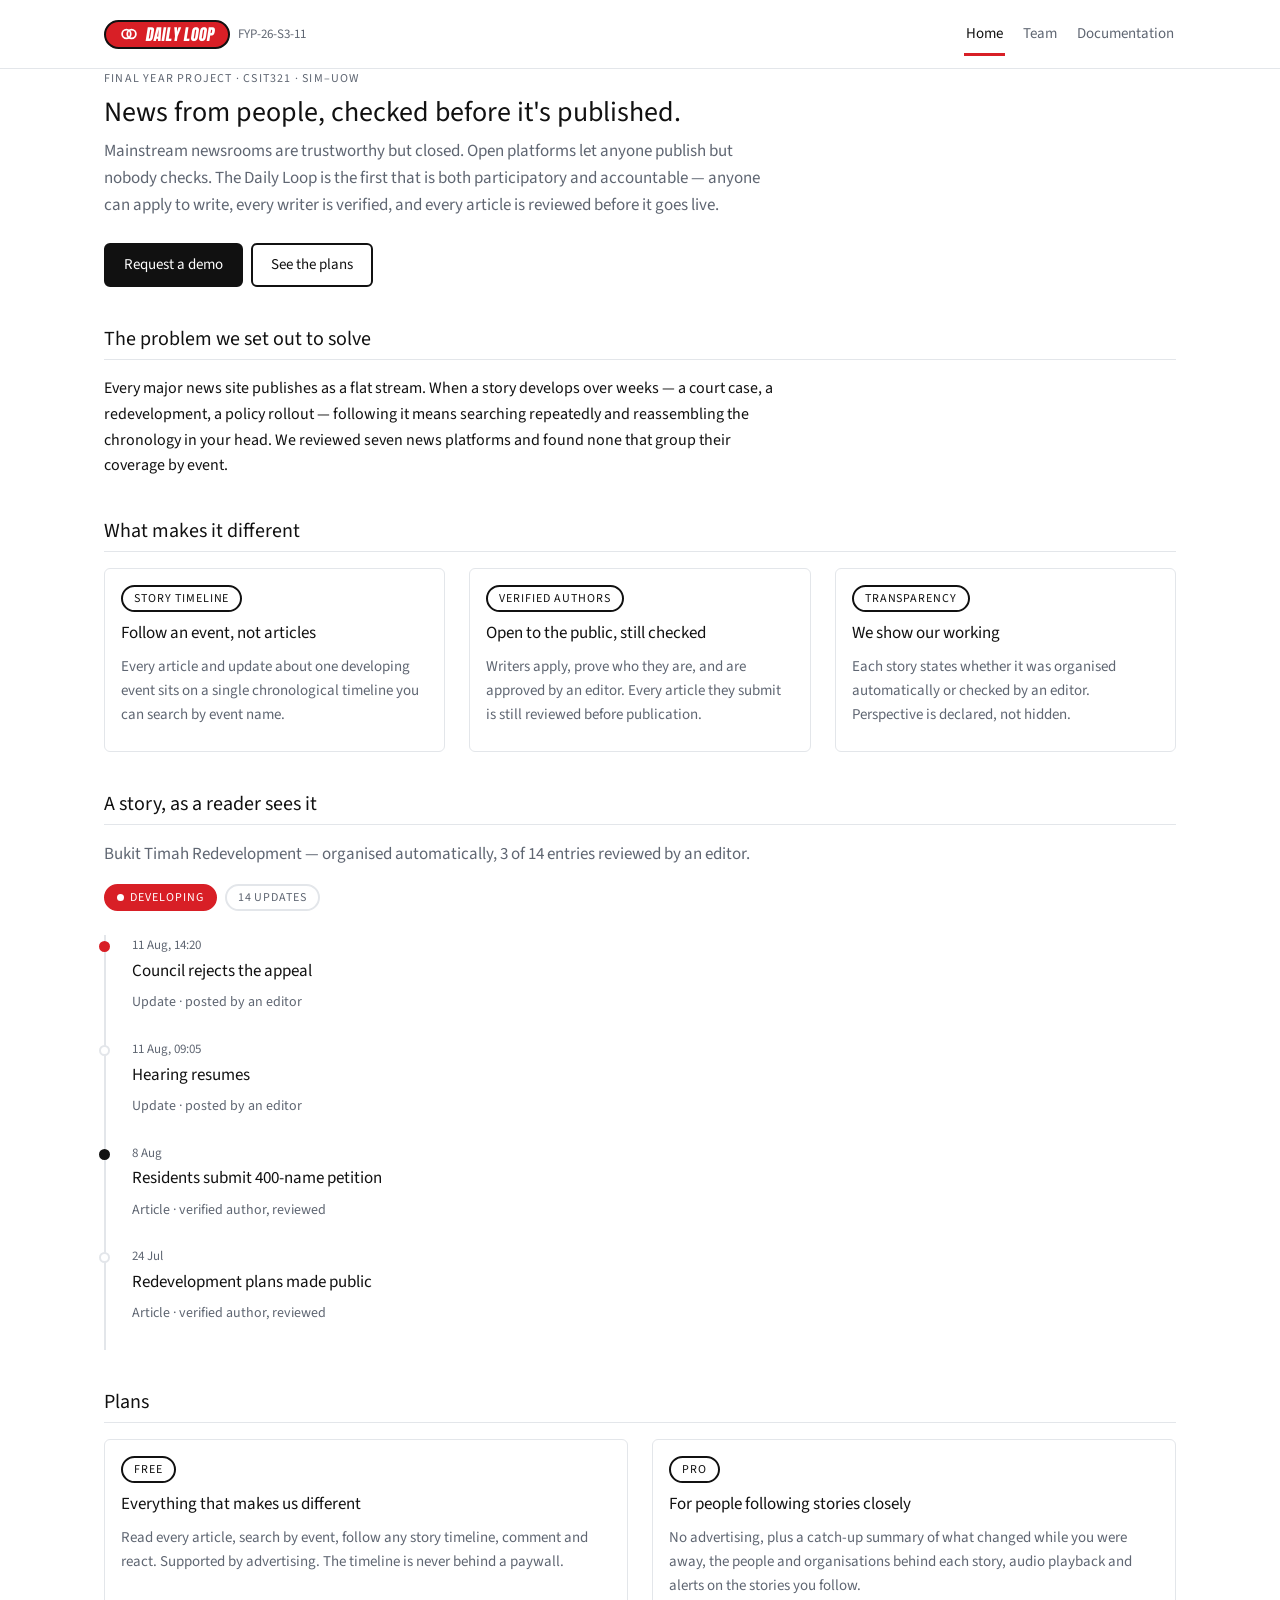
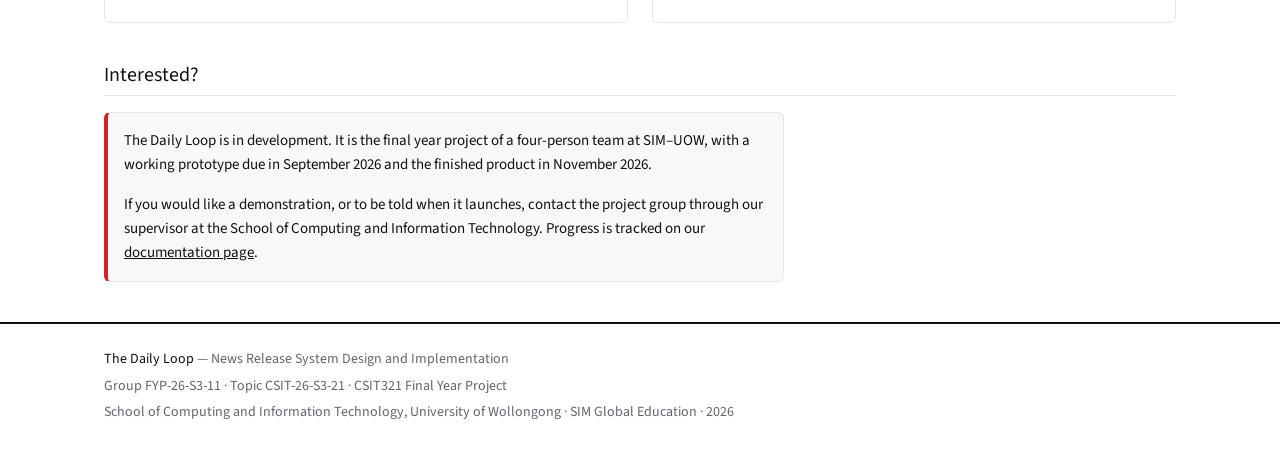
==== index.html @ f89a205d "Restore dark mode using the design system tokens Dark mode was dropped when the design system was si" ====
<!DOCTYPE html>
<html lang="en">
<head>
<meta charset="utf-8">
<meta name="viewport" content="width=device-width, initial-scale=1">
<title>The Daily Loop — news from people, checked before it's published</title>
<meta name="description" content="The Daily Loop is a news platform where verified public journalists publish under editorial review, and coverage of a developing event is grouped into a single searchable timeline.">
<link rel="icon" href="data:image/svg+xml,%3Csvg xmlns=%27http://www.w3.org/2000/svg%27 viewBox=%270 0 100 100%27%3E%3Ccircle cx=%2750%27 cy=%2750%27 r=%2750%27 fill=%27%23111%27/%3E%3Cg fill=%27none%27 stroke=%27%23fff%27 stroke-width=%279%27%3E%3Ccircle cx=%2740%27 cy=%2750%27 r=%2722%27/%3E%3Ccircle cx=%2760%27 cy=%2750%27 r=%2722%27/%3E%3C/g%3E%3C/svg%3E">
<link rel="stylesheet" href="assets/styles.css?v=5">
</head>
<body>

<header>
  <div class="wrap bar">
    <a class="lockup" href="index.html">
      <span class="pill"><svg width="20" height="16" viewBox="0 0 120 100" aria-hidden="true"><g fill="none" stroke="#fff" stroke-width="11"><circle cx="44" cy="50" r="27"/><circle cx="76" cy="50" r="27"/></g></svg><span class="name">Daily Loop</span></span>
      <span class="grp">FYP-26-S3-11</span>
    </a>
    <nav aria-label="Main">
      <ul>
        <li><a href="index.html" aria-current="page">Home</a></li>
        <li><a href="team.html">Team</a></li>
        <li><a href="documentation.html">Documentation</a></li>
      </ul>
    </nav>
  </div>
</header>

<main class="wrap">

  <section>
    <p class="eyebrow">Final Year Project · CSIT321 · SIM–UOW</p>
    <h1>News from people, checked before it's published.</h1>
    <p class="lead">
      Mainstream newsrooms are trustworthy but closed. Open platforms let anyone publish
      but nobody checks. The Daily Loop is the first that is both participatory and accountable —
      anyone can apply to write, every writer is verified, and every article is reviewed before it goes live.
    </p>
    <div class="actions">
      <a class="btn" href="#demo">Request a demo</a>
      <a class="btn ghost" href="#plans">See the plans</a>
    </div>
  </section>

  <section>
    <h2>The problem we set out to solve</h2>
    <p>
      Every major news site publishes as a flat stream. When a story develops over weeks — a court
      case, a redevelopment, a policy rollout — following it means searching repeatedly and
      reassembling the chronology in your head. We reviewed seven news platforms and found none
      that group their coverage by event.
    </p>
  </section>

  <section>
    <h2>What makes it different</h2>
    <div class="grid three">
      <article class="card">
        <span class="tag">Story Timeline</span>
        <h3>Follow an event, not articles</h3>
        <p>Every article and update about one developing event sits on a single chronological
           timeline you can search by event name.</p>
      </article>
      <article class="card">
        <span class="tag">Verified authors</span>
        <h3>Open to the public, still checked</h3>
        <p>Writers apply, prove who they are, and are approved by an editor. Every article they
           submit is still reviewed before publication.</p>
      </article>
      <article class="card">
        <span class="tag">Transparency</span>
        <h3>We show our working</h3>
        <p>Each story states whether it was organised automatically or checked by an editor.
           Perspective is declared, not hidden.</p>
      </article>
    </div>
  </section>

  <section>
    <h2>A story, as a reader sees it</h2>
    <p class="lead">Bukit Timah Redevelopment — organised automatically, 3 of 14 entries
      reviewed by an editor.</p>
    <p style="display:flex;gap:8px;flex-wrap:wrap;margin-bottom:24px">
      <span class="chip dev"><span class="d"></span>Developing</span>
      <span class="chip muted">14 updates</span>
    </p>
    <ol class="tl">
      <li class="live">
        <span class="when">11 Aug, 14:20</span>
        <span class="what">Council rejects the appeal</span>
        <span class="kind">Update · posted by an editor</span>
      </li>
      <li>
        <span class="when">11 Aug, 09:05</span>
        <span class="what">Hearing resumes</span>
        <span class="kind">Update · posted by an editor</span>
      </li>
      <li class="key">
        <span class="when">8 Aug</span>
        <span class="what">Residents submit 400-name petition</span>
        <span class="kind">Article · verified author, reviewed</span>
      </li>
      <li>
        <span class="when">24 Jul</span>
        <span class="what">Redevelopment plans made public</span>
        <span class="kind">Article · verified author, reviewed</span>
      </li>
    </ol>
  </section>

  <section id="plans">
    <h2>Plans</h2>
    <div class="grid two">
      <article class="card">
        <span class="tag">Free</span>
        <h3>Everything that makes us different</h3>
        <p>Read every article, search by event, follow any story timeline, comment and react.
           Supported by advertising. The timeline is never behind a paywall.</p>
      </article>
      <article class="card">
        <span class="tag">Pro</span>
        <h3>For people following stories closely</h3>
        <p>No advertising, plus a catch-up summary of what changed while you were away, the people
           and organisations behind each story, audio playback and alerts on the stories you follow.</p>
      </article>
    </div>
  </section>

  <section id="demo">
    <h2>Interested?</h2>
    <div class="notice">
      <p><strong>The Daily Loop is in development.</strong> It is the final year project of a
         four-person team at SIM–UOW, with a working prototype due in September 2026 and the
         finished product in November 2026.</p>
      <p>If you would like a demonstration, or to be told when it launches, contact the project
         group through our supervisor at the School of Computing and Information Technology.
         Progress is tracked on our <a href="documentation.html">documentation page</a>.</p>
    </div>
  </section>

</main>

<footer>
  <div class="wrap">
    <p><strong>The Daily Loop</strong> — News Release System Design and Implementation</p>
    <p>Group FYP-26-S3-11 · Topic CSIT-26-S3-21 · CSIT321 Final Year Project</p>
    <p>School of Computing and Information Technology, University of Wollongong · SIM Global Education · 2026</p>
  </div>
</footer>

</body>
</html>
---- assets/styles.css ----
/* ==========================================================================
   The Daily Loop — project website
   Built on the project design system (TDM Section 6):
   six colours, two typefaces, six text sizes, five spacing steps,
   three screen sizes. Nothing here introduces a value the system does not have.
   ========================================================================== */

@font-face {
  font-family: "Anton";
  src: url("fonts/Anton.woff2") format("woff2");
  font-weight: 400;
  font-display: swap;
}
@font-face {
  font-family: "Source Sans 3";
  src: url("fonts/SourceSans3.woff2") format("woff2");
  font-weight: 200 900;
  font-display: swap;
}

:root {
  /* six colours, plus white */
  --red:   #d81f26;   /* logo, developing, errors */
  --ink:   #111111;   /* text, rules, buttons */
  --grey:  #5f6672;   /* secondary text */
  --line:  #e3e6ea;   /* borders */
  --panel: #f7f8fa;   /* panel and input fills */
  --green: #1e6b3a;   /* resolved, success */
  --bg:    #ffffff;   /* the page */

  --font-mast: "Anton", Impact, "Arial Narrow", sans-serif;
  --font: "Source Sans 3", -apple-system, BlinkMacSystemFont, "Segoe UI", Arial, sans-serif;

  /* five spacing steps */
  --s1: 4px; --s2: 8px; --s3: 16px; --s4: 24px; --s5: 40px;

  --r: 6px;
  --r-full: 999px;
  --shadow: 0 4px 12px rgba(17, 17, 17, .12);

  --container: 1120px;
  --measure: 680px;
  --header-h: 68px;
}

*, *::before, *::after { box-sizing: border-box; }

html {
  -webkit-text-size-adjust: 100%;
  scroll-padding-top: calc(var(--header-h) + var(--s4));
  scroll-behavior: smooth;
}
@media (prefers-reduced-motion: reduce) { html { scroll-behavior: auto; } }

body {
  margin: 0;
  background: var(--bg);
  color: var(--ink);
  font: 16px/1.6 var(--font);
}

.wrap { max-width: var(--container); margin: 0 auto; padding: 0 var(--s4); }

a { color: var(--ink); }
a:focus-visible, button:focus-visible {
  outline: 2px solid var(--ink);
  outline-offset: 2px;
}

/* ---------- header ---------- */
header {
  position: sticky;
  top: 0;
  z-index: 10;
  background: var(--bg);
  border-bottom: 1px solid var(--line);
}
.bar {
  display: flex;
  flex-wrap: wrap;
  gap: var(--s3);
  align-items: center;
  justify-content: space-between;
  min-height: var(--header-h);
  padding: var(--s2) var(--s4);
}

/* the masthead capsule, reduced to header size */
.lockup { display: inline-flex; align-items: center; gap: var(--s2); text-decoration: none; }
.pill {
  display: inline-flex;
  align-items: center;
  gap: 7px;
  background: var(--red);
  border: 2px solid var(--ink);
  border-radius: var(--r-full);
  padding: 4px 13px 5px;
}
.pill svg { display: block; }
.pill .name {
  font-family: var(--font-mast);
  font-size: 16px;
  line-height: 1;
  color: var(--bg);
  text-transform: uppercase;
  transform: skewX(-9deg);
}
.lockup .grp { font-size: 13px; color: var(--grey); white-space: nowrap; }

nav ul {
  display: flex;
  gap: var(--s3);
  list-style: none;
  margin: 0;
  padding: 0;
}
nav a {
  display: inline-flex;
  align-items: center;
  min-height: 44px;          /* touch target */
  padding: 0 2px;
  text-decoration: none;
  font-size: 15px;
  color: var(--grey);
}
nav a[aria-current="page"] {
  color: var(--ink);
  font-weight: 700;
  box-shadow: inset 0 -3px 0 var(--red);
}

/* ---------- sections ---------- */
main { padding: var(--s5) 0 var(--s3); }
section { margin-bottom: var(--s5); }
section[id] { scroll-margin-top: calc(var(--header-h) + var(--s4)); }

h1 {
  font-size: 28px;
  line-height: 1.2;
  margin: 0 0 var(--s2);
}
h2 {
  font-size: 20px;
  line-height: 1.2;
  margin: 0 0 var(--s3);
  padding-bottom: var(--s2);
  border-bottom: 1px solid var(--line);
}
h3 { font-size: 17px; margin: 0 0 var(--s1); }
p { margin: 0 0 var(--s3); max-width: var(--measure); }
.lead { font-size: 17px; color: var(--grey); max-width: var(--measure); }

.eyebrow {
  font-size: 12px;
  font-weight: 700;
  letter-spacing: .1em;
  text-transform: uppercase;
  color: var(--grey);
  margin-bottom: var(--s2);
}

/* ---------- cards ---------- */
.grid { display: grid; gap: var(--s4); }
.grid.two   { grid-template-columns: repeat(auto-fit, minmax(17rem, 1fr)); }
.grid.three { grid-template-columns: repeat(auto-fit, minmax(15rem, 1fr)); }
.card {
  border: 1px solid var(--line);
  border-radius: var(--r);
  padding: var(--s3) var(--s3) var(--s4);
}
.card p { margin: 0; color: var(--grey); font-size: 15px; }
.card h3 { margin-bottom: var(--s2); }

/* ---------- chips ---------- */
.tag, .chip {
  display: inline-flex;
  align-items: center;
  gap: 6px;
  border: 2px solid var(--ink);
  border-radius: var(--r-full);
  padding: 2px 11px;
  margin-bottom: var(--s2);
  font-size: 12px;
  font-weight: 700;
  letter-spacing: .08em;
  text-transform: uppercase;
  white-space: nowrap;
}
.chip { margin-bottom: 0; }
.chip .d, .tag .d { width: 7px; height: 7px; border-radius: 50%; background: currentColor; }
.chip.dev   { background: var(--red); border-color: var(--red); color: var(--bg); }
.chip.done  { color: var(--green); border-color: var(--green); }
.chip.muted { color: var(--grey); border-color: var(--line); }

/* ---------- buttons ---------- */
.actions { display: flex; flex-wrap: wrap; gap: var(--s2); margin-top: var(--s4); }
.btn {
  display: inline-flex;
  align-items: center;
  justify-content: center;
  min-height: 44px;
  padding: 0 18px;
  border: 2px solid var(--ink);
  border-radius: var(--r);
  background: var(--ink);
  color: var(--bg);
  text-decoration: none;
  font-size: 15px;
  font-weight: 600;
}
.btn.ghost  { background: var(--bg); color: var(--ink); }
.btn.accent { background: var(--red); border-color: var(--red); color: var(--bg); }

/* ---------- timeline sample ---------- */
.tl {
  list-style: none;
  margin: 0;
  padding: 0 0 0 var(--s4);
  border-left: 2px solid var(--line);
  max-width: var(--measure);
}
.tl li { position: relative; padding: 0 0 var(--s4) 2px; }
.tl li::before {
  content: "";
  position: absolute;
  left: -31px; top: 6px;
  width: 11px; height: 11px;
  border-radius: 50%;
  background: var(--bg);
  border: 2px solid var(--line);
}
.tl li.key::before  { background: var(--ink); border-color: var(--ink); }
.tl li.live::before { background: var(--red); border-color: var(--red); }
.tl .when { display: block; font-size: 13px; color: var(--grey); }
.tl .what { display: block; font-size: 17px; font-weight: 700; margin: 2px 0 4px; }
.tl .kind { font-size: 14px; color: var(--grey); }

/* ---------- table ---------- */
.scroll { overflow-x: auto; }
table { border-collapse: collapse; width: 100%; font-size: 15px; }
th, td {
  text-align: left;
  padding: var(--s2) var(--s3) var(--s2) 0;
  border-bottom: 1px solid var(--line);
  vertical-align: top;
}
th {
  font-size: 12px;
  font-weight: 700;
  letter-spacing: .1em;
  text-transform: uppercase;
  color: var(--grey);
  border-bottom: 2px solid var(--ink);
  white-space: nowrap;
}
td p { margin: 0; }
.nw { white-space: nowrap; }

/* ---------- notice ---------- */
.notice {
  border: 1px solid var(--line);
  border-left: 4px solid var(--red);
  background: var(--panel);
  border-radius: var(--r);
  padding: var(--s3);
  font-size: 15px;
  max-width: var(--measure);
}
.notice p { max-width: none; }
.notice p:last-child { margin-bottom: 0; }

/* ---------- footer ---------- */
footer {
  border-top: 2px solid var(--ink);
  margin-top: var(--s5);
  padding: var(--s4) 0 var(--s5);
  color: var(--grey);
  font-size: 14px;
}
footer p { margin: 0 0 var(--s1); max-width: none; }
footer strong { color: var(--ink); }

/* ---------- phone ---------- */
@media (max-width: 767px) {
  h1 { font-size: 24px; }
  h2 { font-size: 18px; }
  .wrap { padding: 0 var(--s3); }
  .bar { padding: var(--s2) var(--s3); }
  .lockup .grp { display: none; }
  nav ul { gap: var(--s3); }
}

/* ---------- dark theme ----------
   The same six names, redefined — nothing else in this stylesheet changes.
   Red and green lighten so they still pass AA contrast on a dark page. */
@media (prefers-color-scheme: dark) {
  :root {
    --bg:    #101216;
    --ink:   #f2f4f7;
    --grey:  #a7aeba;
    --line:  #2a2e36;
    --panel: #171a1f;
    --red:   #ff6b70;
    --green: #4caf7d;
  }
  /* the masthead pill keeps the brand red and a light rule so it still reads as the logo */
  .pill { background: #d81f26; border-color: #f2f4f7; }
  .pill .name { color: #ffffff; }
  .btn { color: #101216; }
  .btn.ghost { background: var(--bg); color: var(--ink); }
  .btn.accent { color: #101216; }
  .chip.dev { color: #101216; }
}
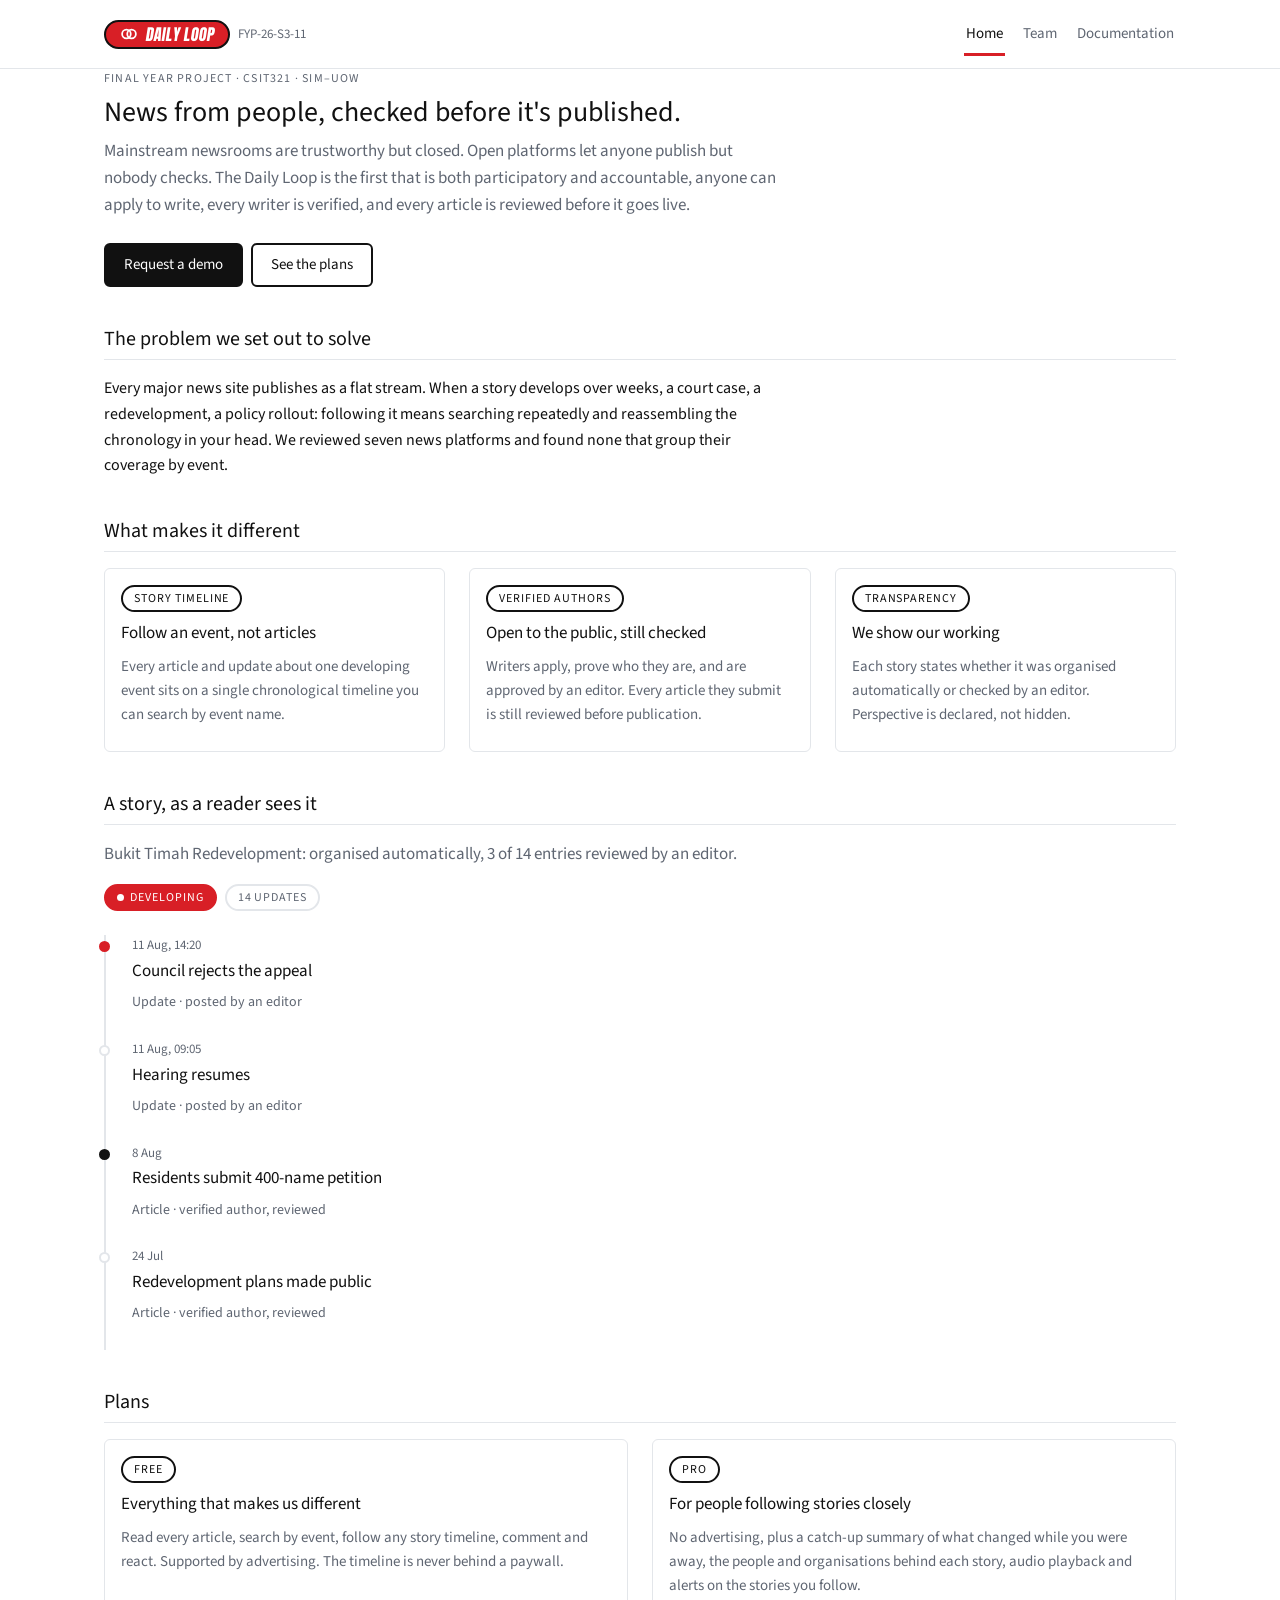
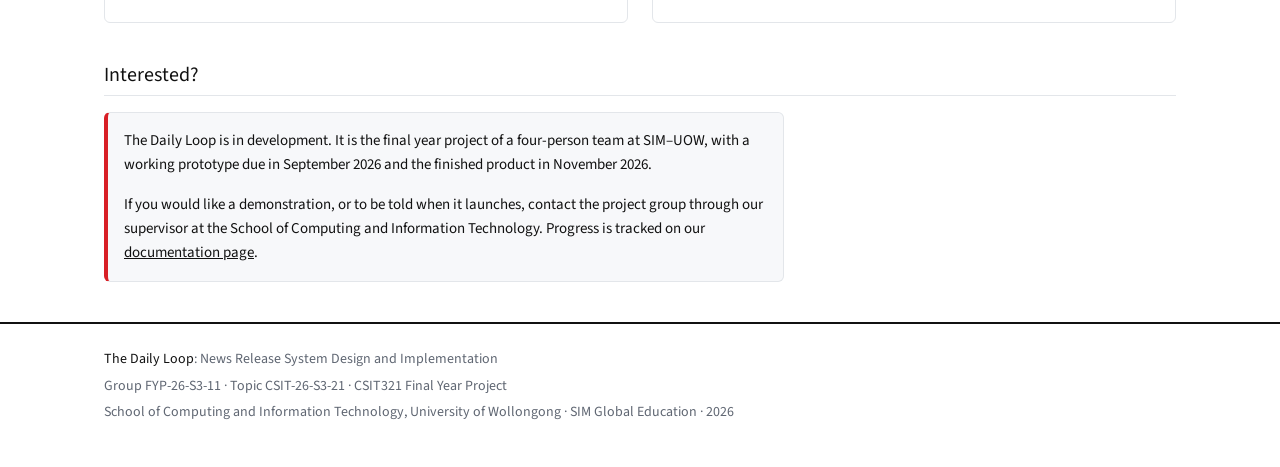
==== commit 05693e64: "Remove em dashes from the site copy Team style rule: no em dashes in any project artefact. Replaced " ====
--- a/index.html
+++ b/index.html
@@ -3,7 +3,7 @@
 <head>
 <meta charset="utf-8">
 <meta name="viewport" content="width=device-width, initial-scale=1">
-<title>The Daily Loop — news from people, checked before it's published</title>
+<title>The Daily Loop: news from people, checked before it's published</title>
 <meta name="description" content="The Daily Loop is a news platform where verified public journalists publish under editorial review, and coverage of a developing event is grouped into a single searchable timeline.">
 <link rel="icon" href="data:image/svg+xml,%3Csvg xmlns=%27http://www.w3.org/2000/svg%27 viewBox=%270 0 100 100%27%3E%3Ccircle cx=%2750%27 cy=%2750%27 r=%2750%27 fill=%27%23111%27/%3E%3Cg fill=%27none%27 stroke=%27%23fff%27 stroke-width=%279%27%3E%3Ccircle cx=%2740%27 cy=%2750%27 r=%2722%27/%3E%3Ccircle cx=%2760%27 cy=%2750%27 r=%2722%27/%3E%3C/g%3E%3C/svg%3E">
 <link rel="stylesheet" href="assets/styles.css?v=5">
@@ -33,7 +33,7 @@
     <h1>News from people, checked before it's published.</h1>
     <p class="lead">
       Mainstream newsrooms are trustworthy but closed. Open platforms let anyone publish
-      but nobody checks. The Daily Loop is the first that is both participatory and accountable —
+      but nobody checks. The Daily Loop is the first that is both participatory and accountable, 
       anyone can apply to write, every writer is verified, and every article is reviewed before it goes live.
     </p>
     <div class="actions">
@@ -45,8 +45,8 @@
   <section>
     <h2>The problem we set out to solve</h2>
     <p>
-      Every major news site publishes as a flat stream. When a story develops over weeks — a court
-      case, a redevelopment, a policy rollout — following it means searching repeatedly and
+      Every major news site publishes as a flat stream. When a story develops over weeks, a court
+      case, a redevelopment, a policy rollout: following it means searching repeatedly and
       reassembling the chronology in your head. We reviewed seven news platforms and found none
       that group their coverage by event.
     </p>
@@ -78,7 +78,7 @@
 
   <section>
     <h2>A story, as a reader sees it</h2>
-    <p class="lead">Bukit Timah Redevelopment — organised automatically, 3 of 14 entries
+    <p class="lead">Bukit Timah Redevelopment: organised automatically, 3 of 14 entries
       reviewed by an editor.</p>
     <p style="display:flex;gap:8px;flex-wrap:wrap;margin-bottom:24px">
       <span class="chip dev"><span class="d"></span>Developing</span>
@@ -142,7 +142,7 @@
 
 <footer>
   <div class="wrap">
-    <p><strong>The Daily Loop</strong> — News Release System Design and Implementation</p>
+    <p><strong>The Daily Loop</strong>: News Release System Design and Implementation</p>
     <p>Group FYP-26-S3-11 · Topic CSIT-26-S3-21 · CSIT321 Final Year Project</p>
     <p>School of Computing and Information Technology, University of Wollongong · SIM Global Education · 2026</p>
   </div>
--- a/assets/styles.css
+++ b/assets/styles.css
@@ -1,5 +1,5 @@
 /* ==========================================================================
-   The Daily Loop — project website
+   The Daily Loop: project website
    Built on the project design system (TDM Section 6):
    six colours, two typefaces, six text sizes, five spacing steps,
    three screen sizes. Nothing here introduces a value the system does not have.
@@ -291,7 +291,7 @@
 }
 
 /* ---------- dark theme ----------
-   The same six names, redefined — nothing else in this stylesheet changes.
+   The same six names, redefined: nothing else in this stylesheet changes.
    Red and green lighten so they still pass AA contrast on a dark page. */
 @media (prefers-color-scheme: dark) {
   :root {
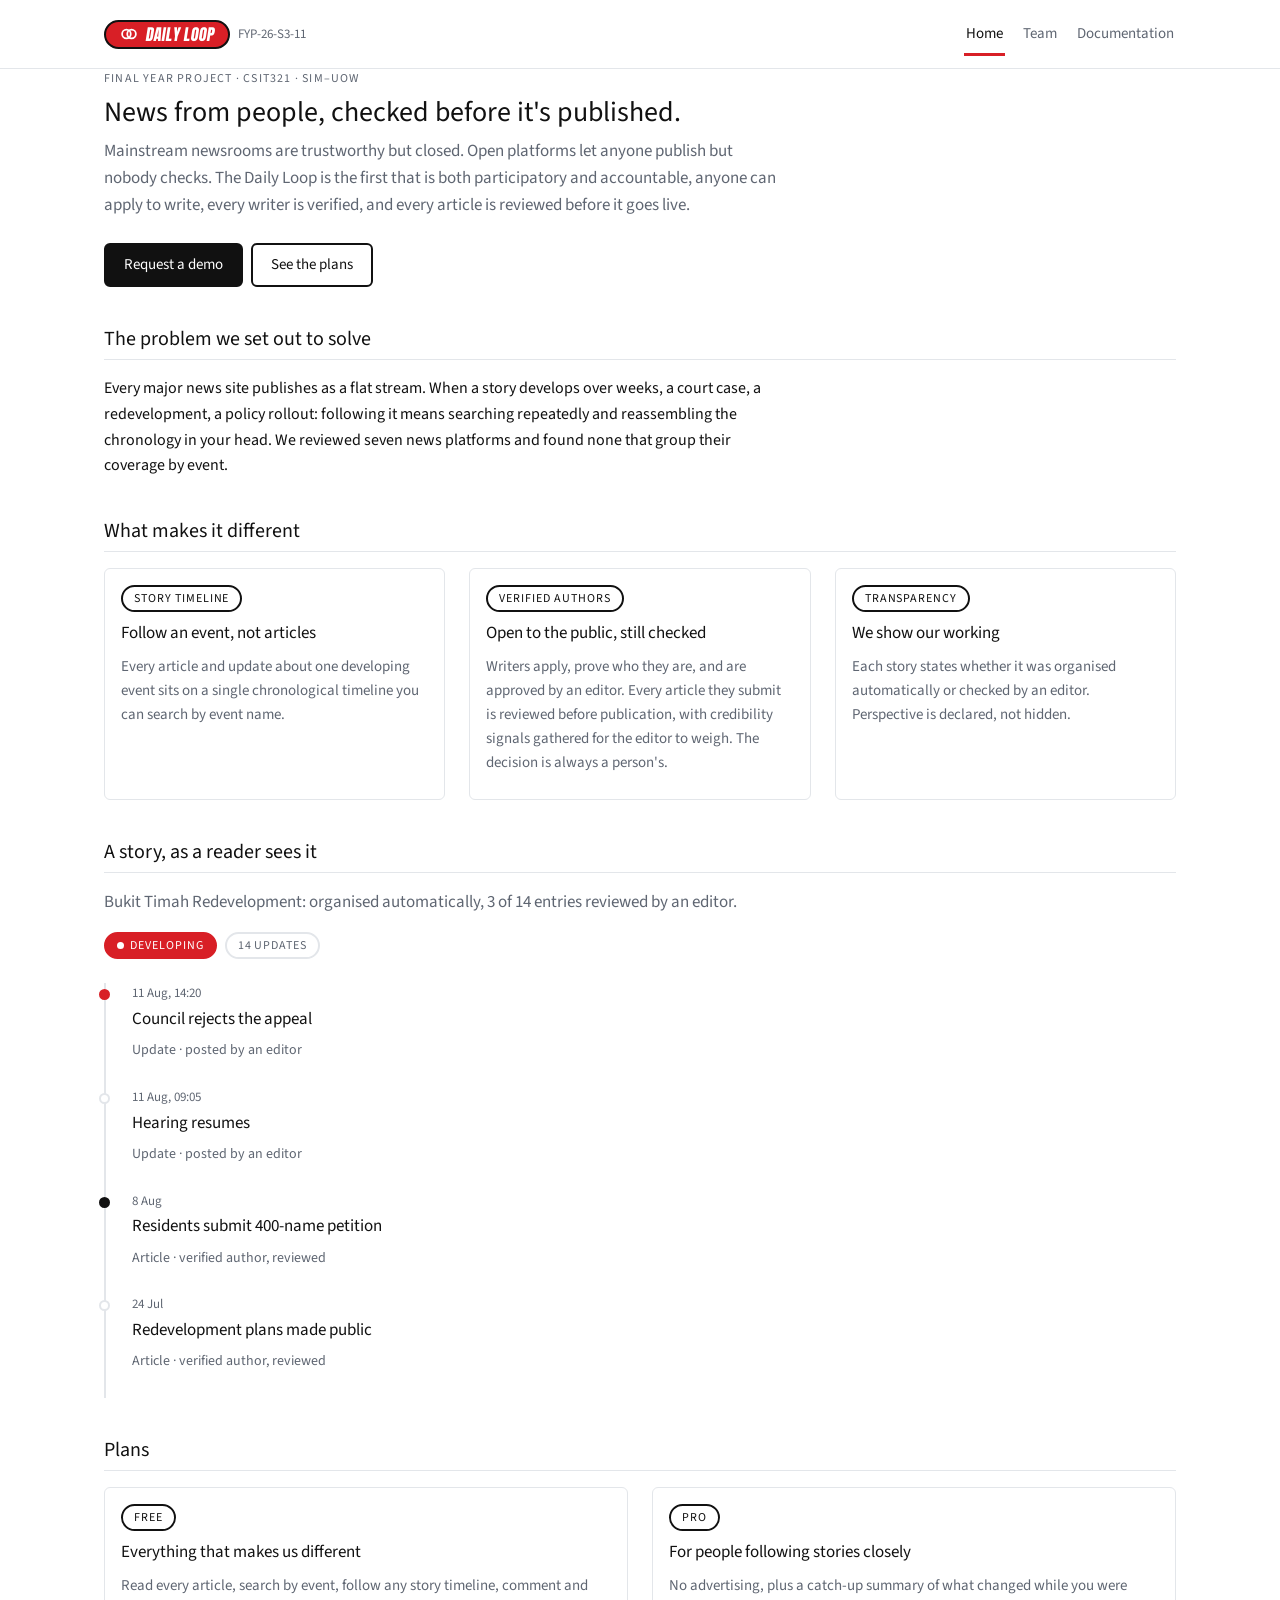
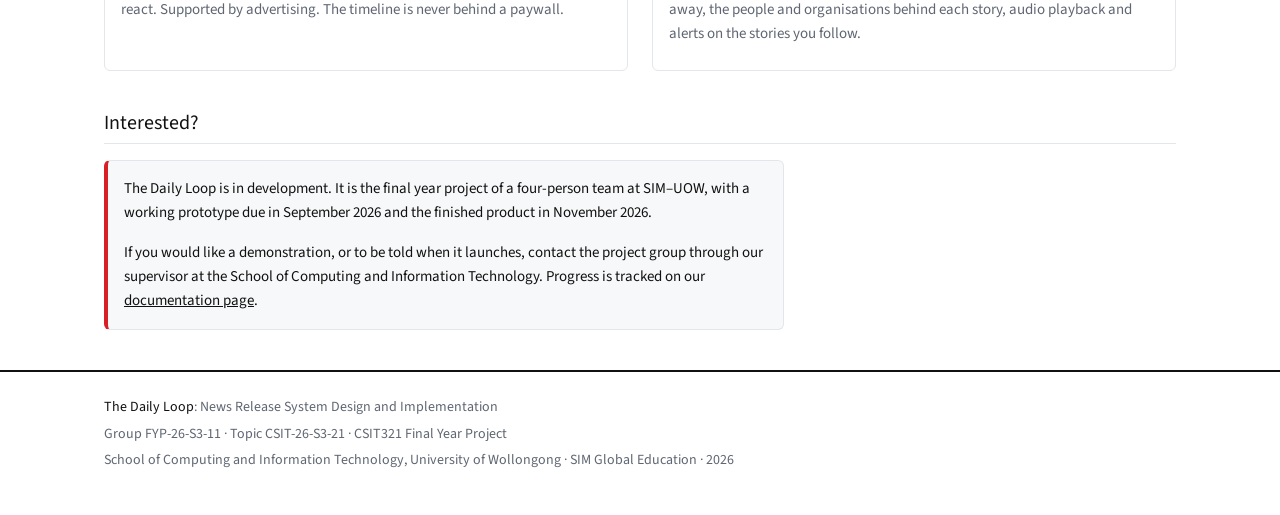
==== commit 2d499577: "Mark the final URS as submitted and note credibility signals in editorial review Co-Authored-By: Cla" ====
--- a/index.html
+++ b/index.html
@@ -65,7 +65,8 @@
         <span class="tag">Verified authors</span>
         <h3>Open to the public, still checked</h3>
         <p>Writers apply, prove who they are, and are approved by an editor. Every article they
-           submit is still reviewed before publication.</p>
+           submit is reviewed before publication, with credibility signals gathered for the editor
+           to weigh. The decision is always a person's.</p>
       </article>
       <article class="card">
         <span class="tag">Transparency</span>
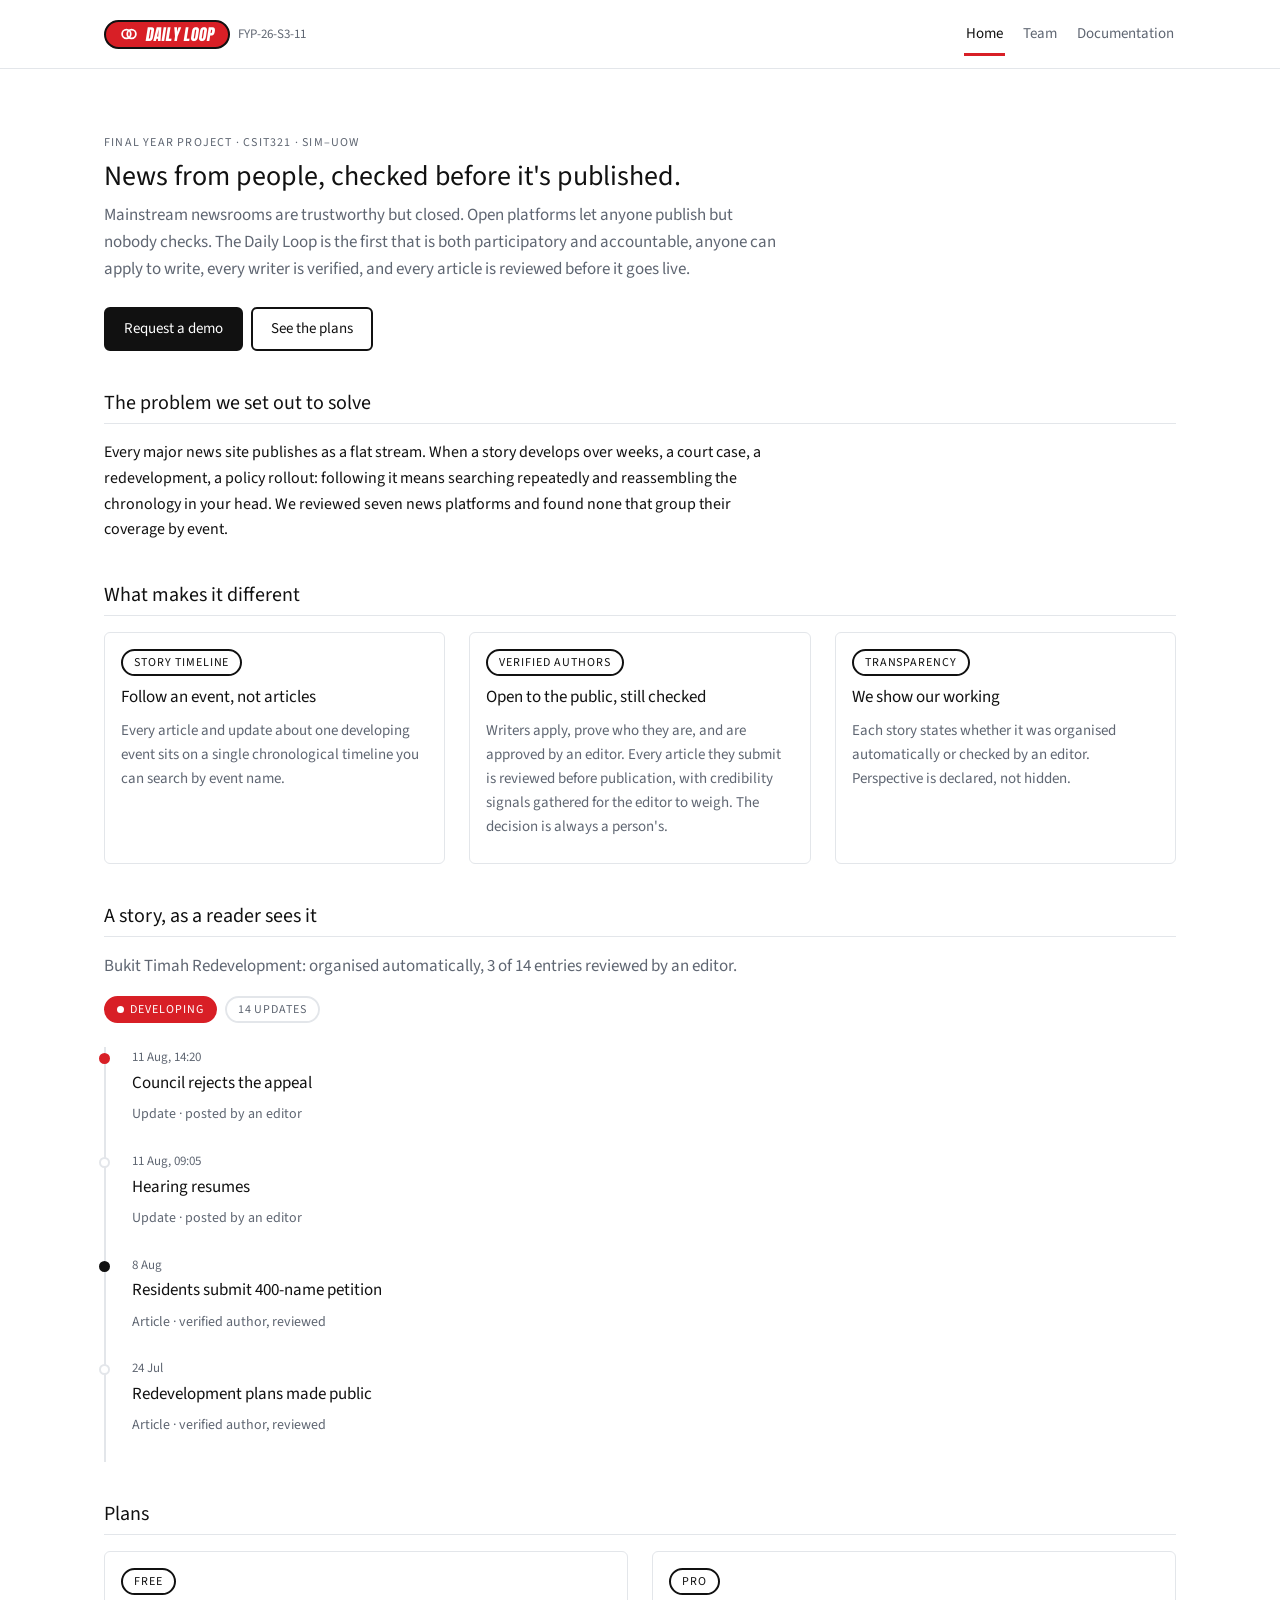
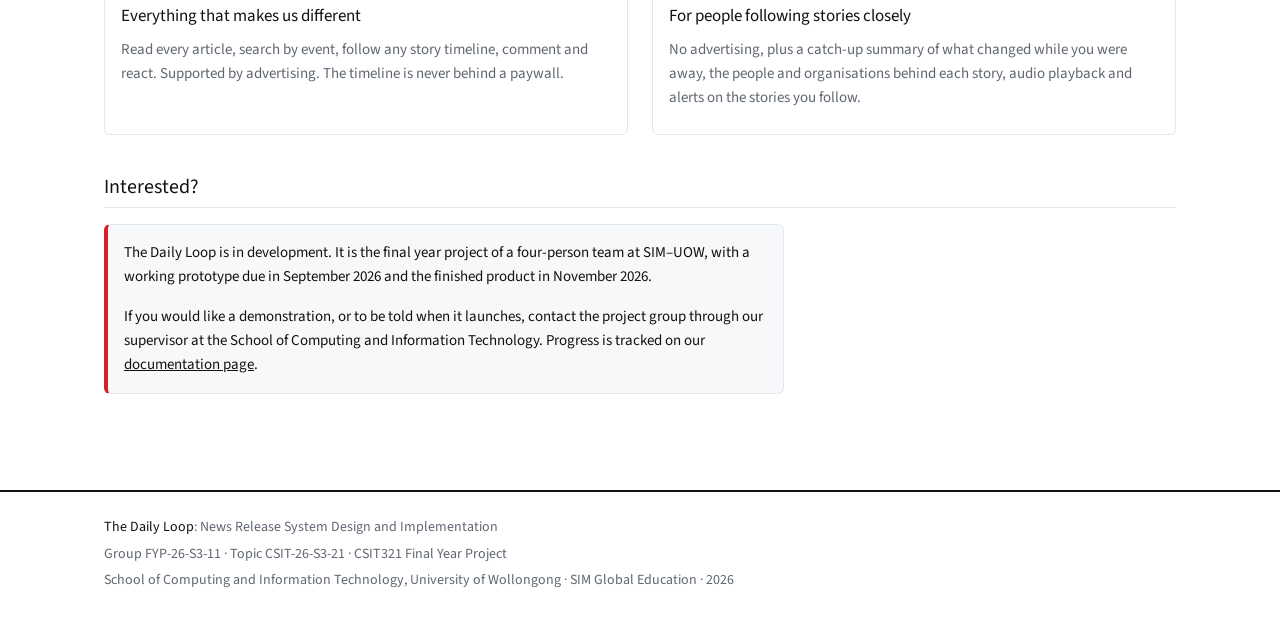
==== commit 3736856f: "Bump the stylesheet version so browsers fetch the new CSS styles.css changed today but its ?v= query" ====
--- a/index.html
+++ b/index.html
@@ -6,7 +6,7 @@
 <title>The Daily Loop: news from people, checked before it's published</title>
 <meta name="description" content="The Daily Loop is a news platform where verified public journalists publish under editorial review, and coverage of a developing event is grouped into a single searchable timeline.">
 <link rel="icon" href="data:image/svg+xml,%3Csvg xmlns=%27http://www.w3.org/2000/svg%27 viewBox=%270 0 100 100%27%3E%3Ccircle cx=%2750%27 cy=%2750%27 r=%2750%27 fill=%27%23111%27/%3E%3Cg fill=%27none%27 stroke=%27%23fff%27 stroke-width=%279%27%3E%3Ccircle cx=%2740%27 cy=%2750%27 r=%2722%27/%3E%3Ccircle cx=%2760%27 cy=%2750%27 r=%2722%27/%3E%3C/g%3E%3C/svg%3E">
-<link rel="stylesheet" href="assets/styles.css?v=5">
+<link rel="stylesheet" href="assets/styles.css?v=6">
 </head>
 <body>
 
--- a/assets/styles.css
+++ b/assets/styles.css
@@ -59,7 +59,8 @@
   font: 16px/1.6 var(--font);
 }
 
-.wrap { max-width: var(--container); margin: 0 auto; padding: 0 var(--s4); }
+/* horizontal only, so a wrapped main keeps its own vertical padding */
+.wrap { max-width: var(--container); margin: 0 auto; padding-left: var(--s4); padding-right: var(--s4); }
 
 a { color: var(--ink); }
 a:focus-visible, button:focus-visible {
@@ -130,7 +131,9 @@
 }
 
 /* ---------- sections ---------- */
-main { padding: var(--s5) 0 var(--s3); }
+/* s5 + s4 = 64px of air under the sticky header, composed from the scale
+   rather than adding a step the design system does not have */
+main { padding: calc(var(--s5) + var(--s4)) 0 var(--s3); }
 section { margin-bottom: var(--s5); }
 section[id] { scroll-margin-top: calc(var(--header-h) + var(--s4)); }
 
@@ -284,7 +287,7 @@
 @media (max-width: 767px) {
   h1 { font-size: 24px; }
   h2 { font-size: 18px; }
-  .wrap { padding: 0 var(--s3); }
+  .wrap { padding-left: var(--s3); padding-right: var(--s3); }
   .bar { padding: var(--s2) var(--s3); }
   .lockup .grp { display: none; }
   nav ul { gap: var(--s3); }
@@ -298,8 +301,8 @@
     --bg:    #101216;
     --ink:   #f2f4f7;
     --grey:  #a7aeba;
-    --line:  #2a2e36;
-    --panel: #171a1f;
+    --line:  #596172;
+    --panel: #1e222a;
     --red:   #ff6b70;
     --green: #4caf7d;
   }
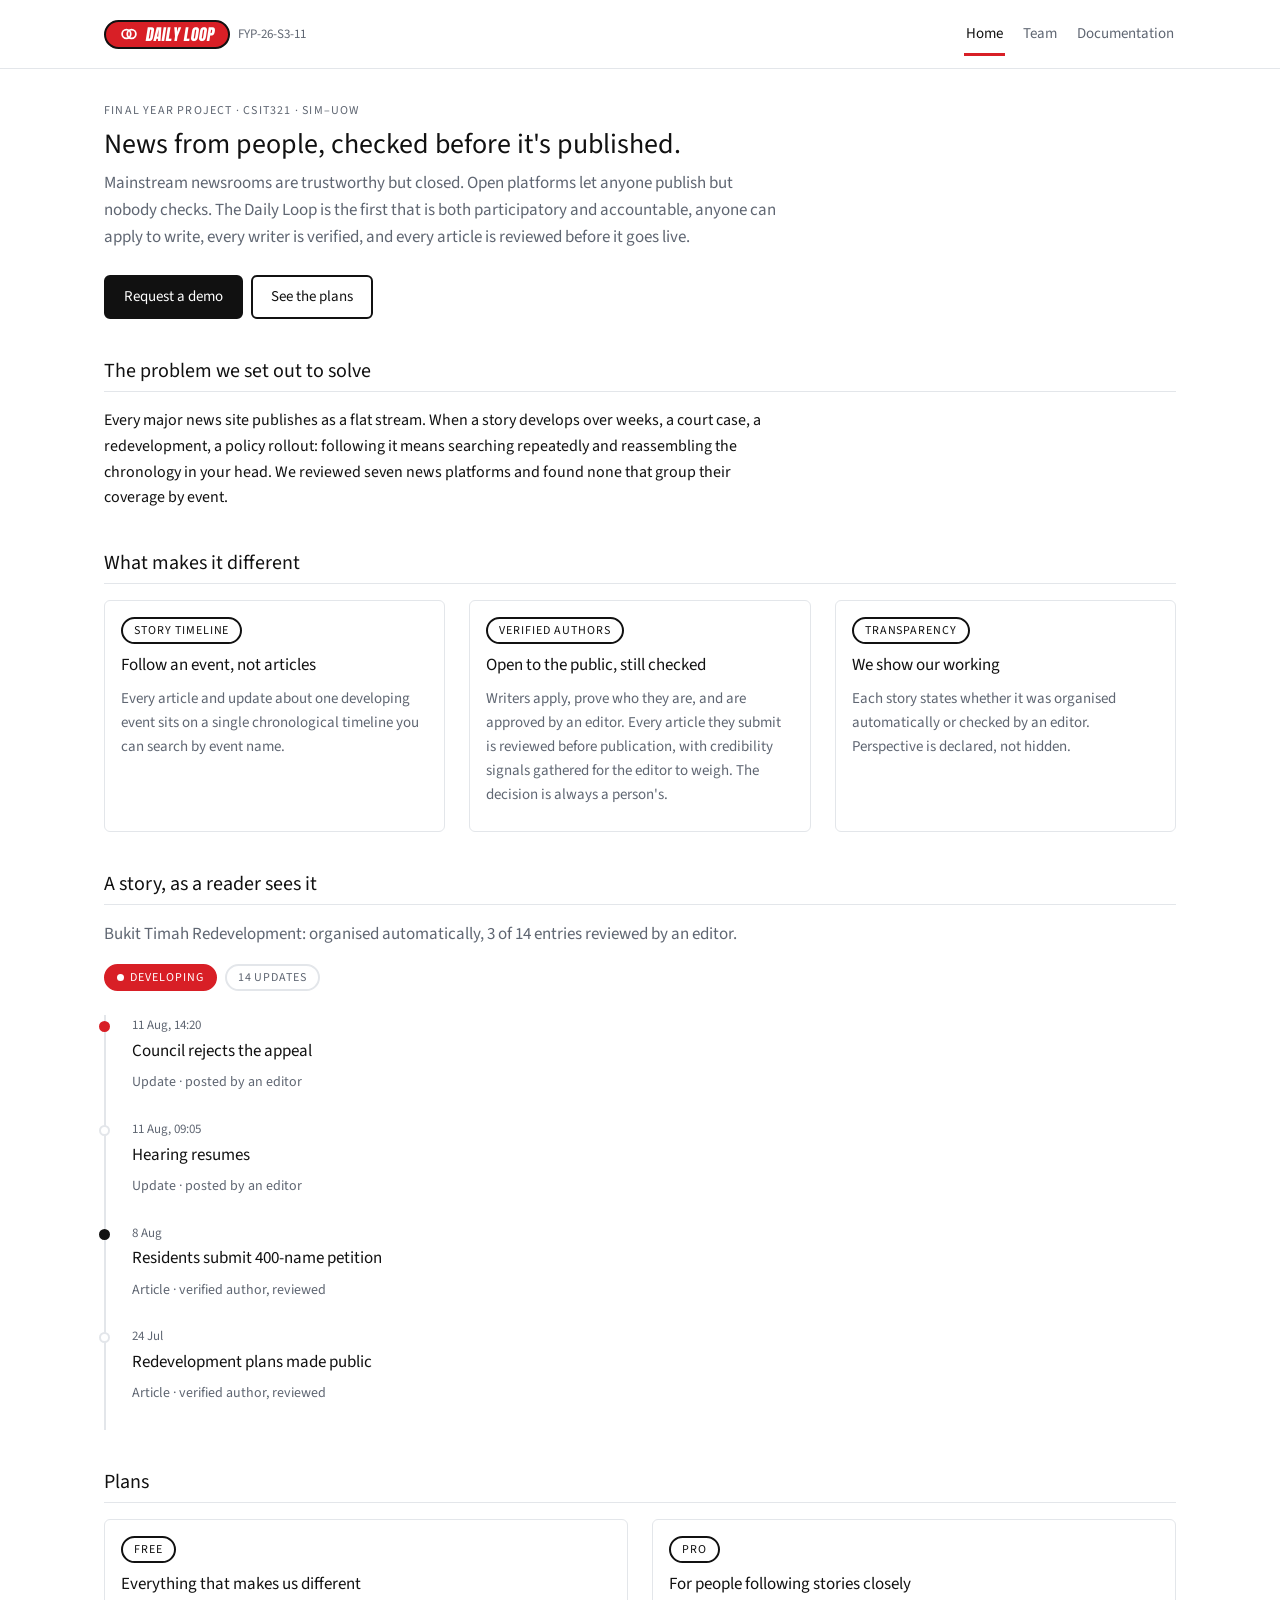
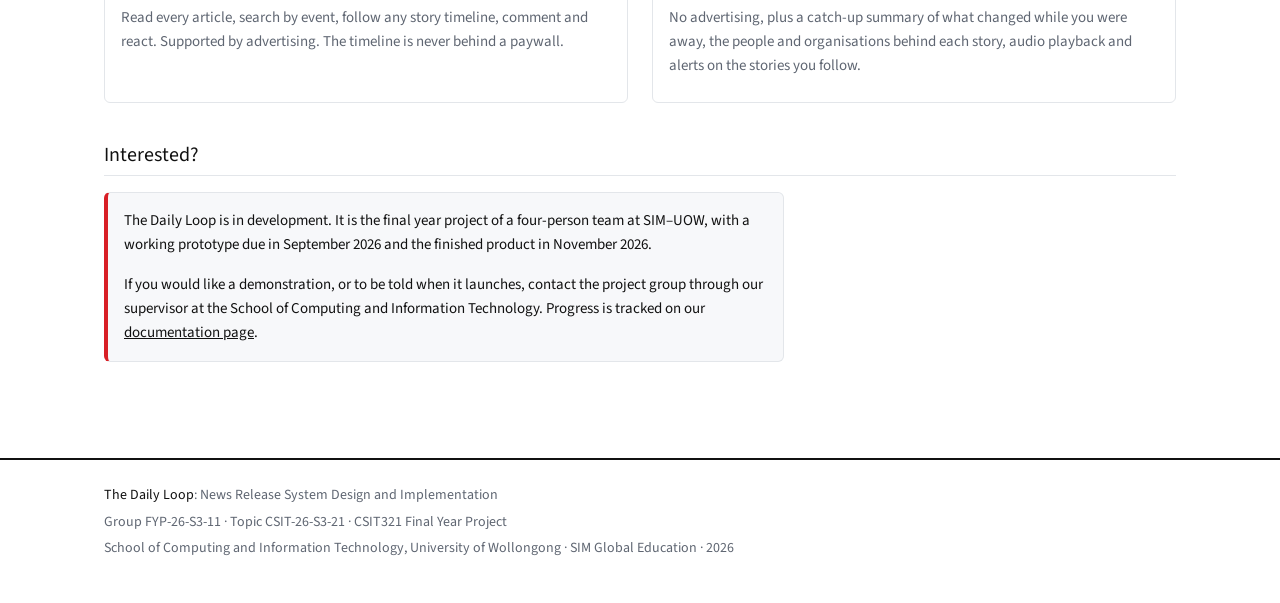
==== commit fdcaacad: "Halve the gap under the header to 32px Co-Authored-By: Claude Opus 5 <noreply@anthropic.com>" ====
--- a/index.html
+++ b/index.html
@@ -6,7 +6,7 @@
 <title>The Daily Loop: news from people, checked before it's published</title>
 <meta name="description" content="The Daily Loop is a news platform where verified public journalists publish under editorial review, and coverage of a developing event is grouped into a single searchable timeline.">
 <link rel="icon" href="data:image/svg+xml,%3Csvg xmlns=%27http://www.w3.org/2000/svg%27 viewBox=%270 0 100 100%27%3E%3Ccircle cx=%2750%27 cy=%2750%27 r=%2750%27 fill=%27%23111%27/%3E%3Cg fill=%27none%27 stroke=%27%23fff%27 stroke-width=%279%27%3E%3Ccircle cx=%2740%27 cy=%2750%27 r=%2722%27/%3E%3Ccircle cx=%2760%27 cy=%2750%27 r=%2722%27/%3E%3C/g%3E%3C/svg%3E">
-<link rel="stylesheet" href="assets/styles.css?v=6">
+<link rel="stylesheet" href="assets/styles.css?v=7">
 </head>
 <body>
 
--- a/assets/styles.css
+++ b/assets/styles.css
@@ -131,9 +131,9 @@
 }
 
 /* ---------- sections ---------- */
-/* s5 + s4 = 64px of air under the sticky header, composed from the scale
+/* 2 x s3 = 32px of air under the sticky header, composed from the scale
    rather than adding a step the design system does not have */
-main { padding: calc(var(--s5) + var(--s4)) 0 var(--s3); }
+main { padding: calc(var(--s3) * 2) 0 var(--s3); }
 section { margin-bottom: var(--s5); }
 section[id] { scroll-margin-top: calc(var(--header-h) + var(--s4)); }
 
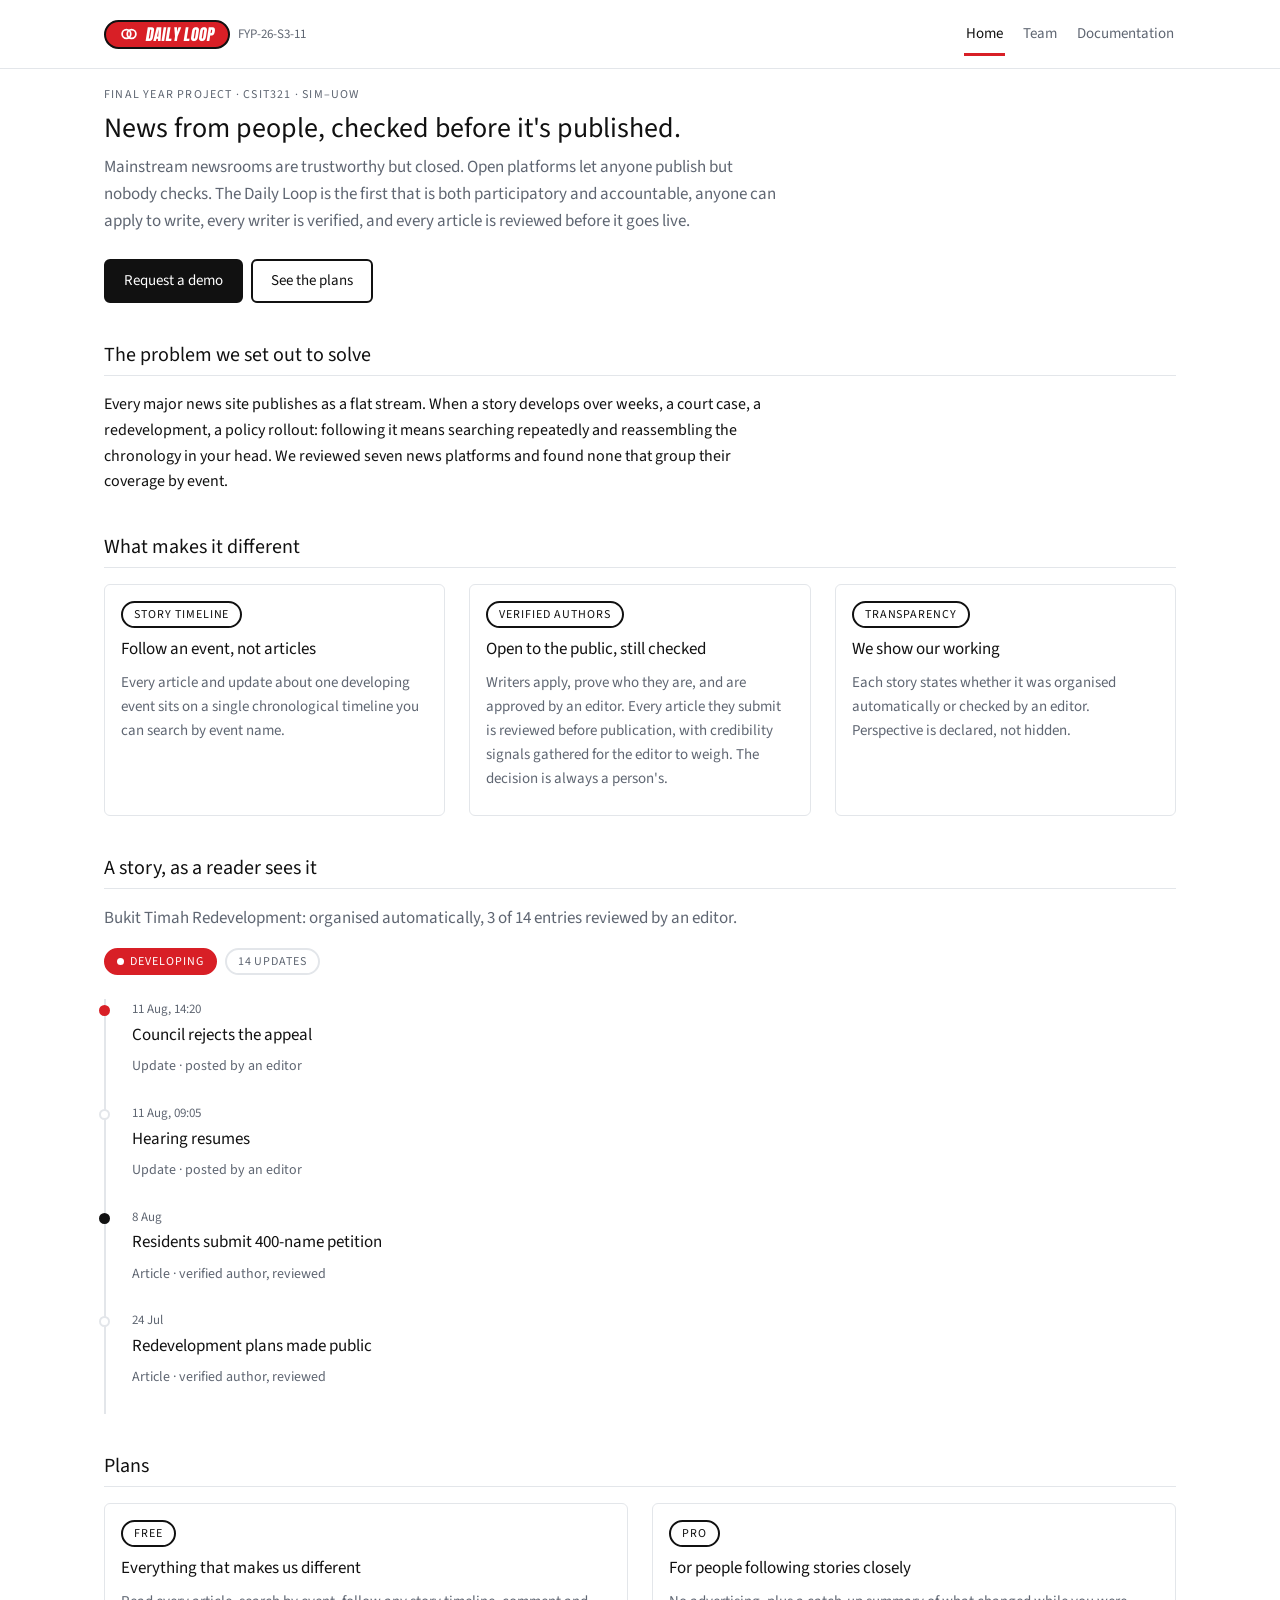
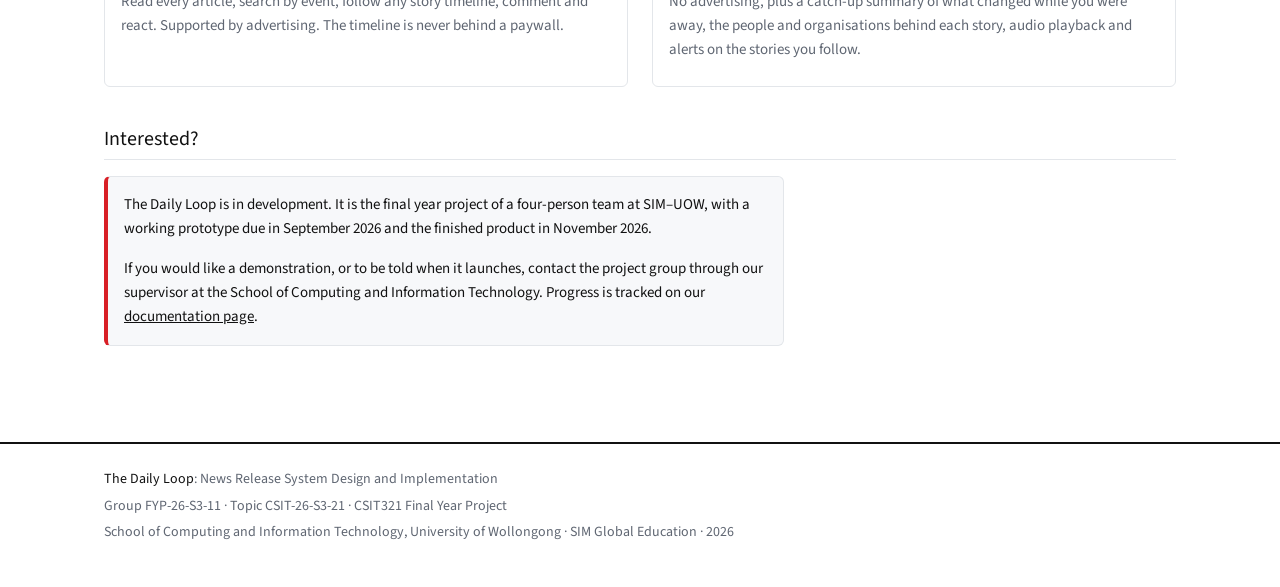
==== commit 5ca1fb42: "Halve the gap under the header again, to 16px Co-Authored-By: Claude Opus 5 <noreply@anthropic.com>" ====
--- a/index.html
+++ b/index.html
@@ -6,7 +6,7 @@
 <title>The Daily Loop: news from people, checked before it's published</title>
 <meta name="description" content="The Daily Loop is a news platform where verified public journalists publish under editorial review, and coverage of a developing event is grouped into a single searchable timeline.">
 <link rel="icon" href="data:image/svg+xml,%3Csvg xmlns=%27http://www.w3.org/2000/svg%27 viewBox=%270 0 100 100%27%3E%3Ccircle cx=%2750%27 cy=%2750%27 r=%2750%27 fill=%27%23111%27/%3E%3Cg fill=%27none%27 stroke=%27%23fff%27 stroke-width=%279%27%3E%3Ccircle cx=%2740%27 cy=%2750%27 r=%2722%27/%3E%3Ccircle cx=%2760%27 cy=%2750%27 r=%2722%27/%3E%3C/g%3E%3C/svg%3E">
-<link rel="stylesheet" href="assets/styles.css?v=7">
+<link rel="stylesheet" href="assets/styles.css?v=8">
 </head>
 <body>
 
--- a/assets/styles.css
+++ b/assets/styles.css
@@ -131,9 +131,7 @@
 }
 
 /* ---------- sections ---------- */
-/* 2 x s3 = 32px of air under the sticky header, composed from the scale
-   rather than adding a step the design system does not have */
-main { padding: calc(var(--s3) * 2) 0 var(--s3); }
+main { padding: var(--s3) 0 var(--s3); }
 section { margin-bottom: var(--s5); }
 section[id] { scroll-margin-top: calc(var(--header-h) + var(--s4)); }
 
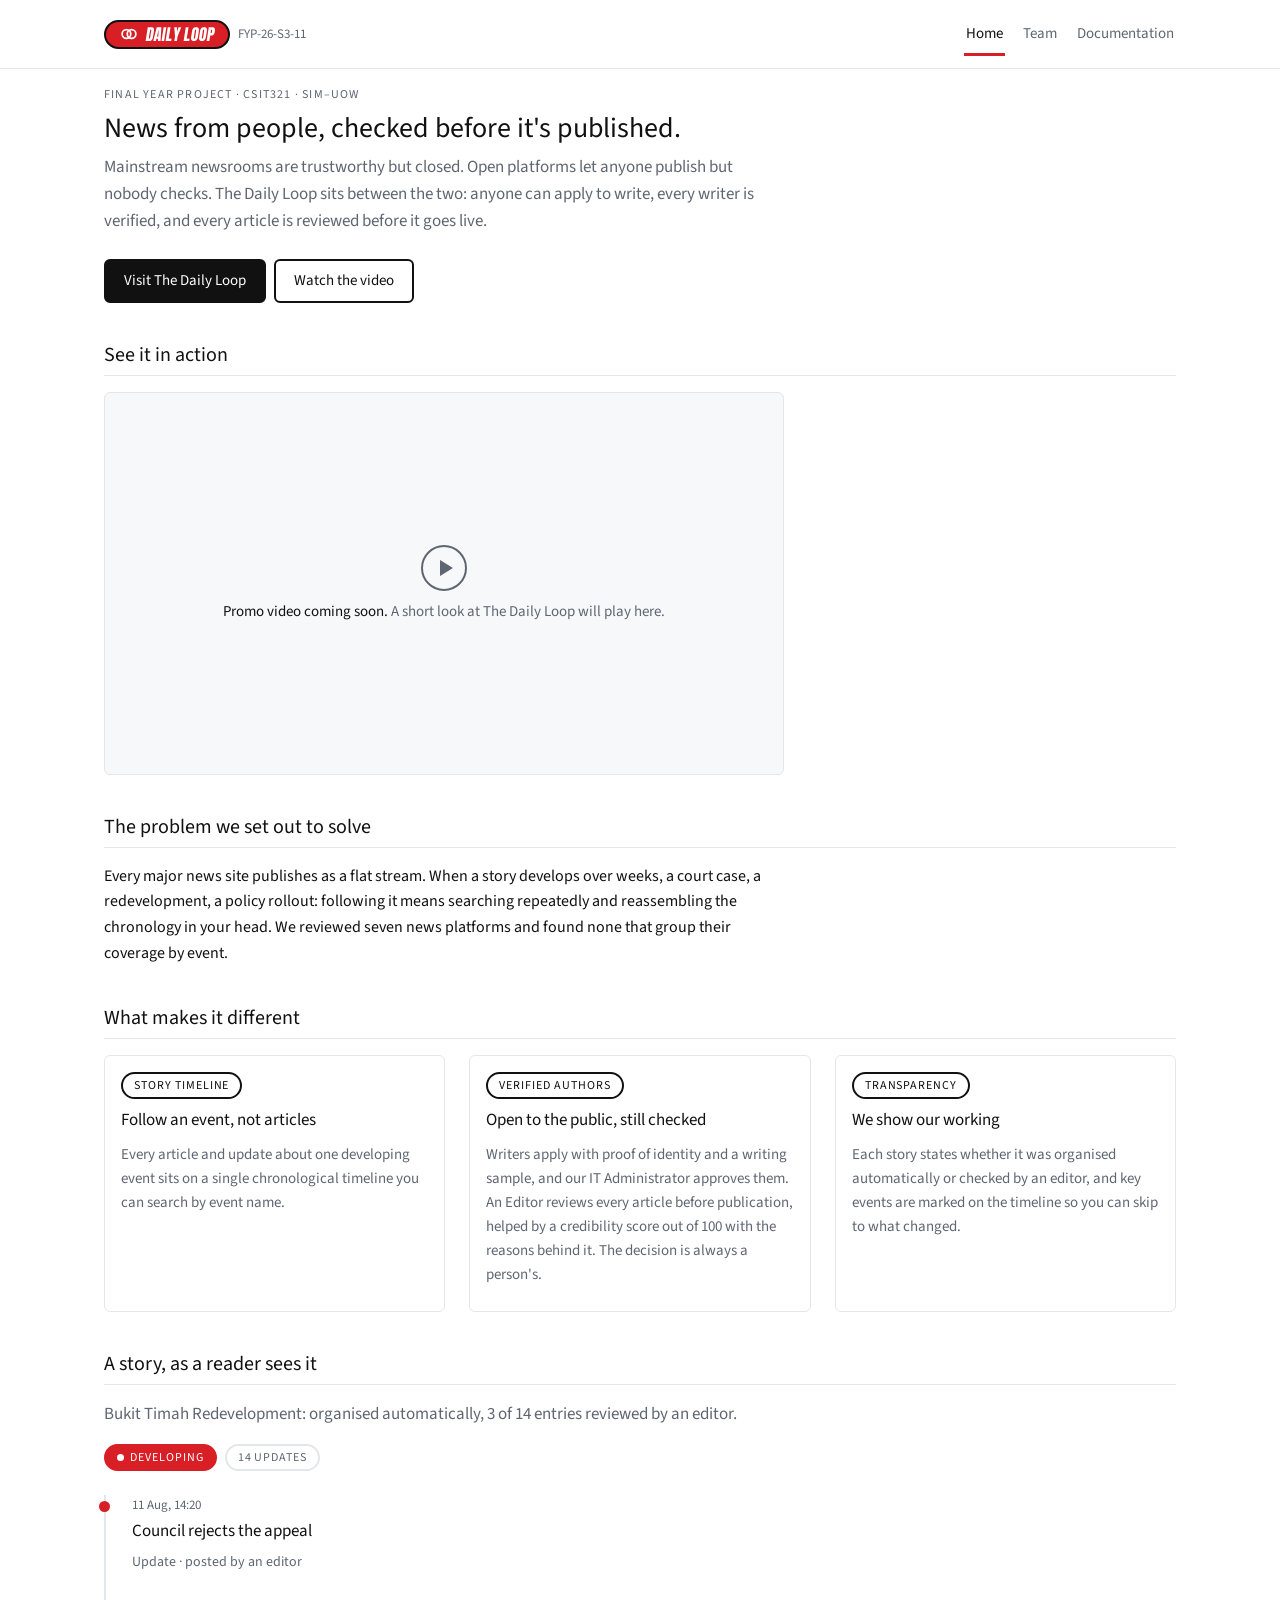
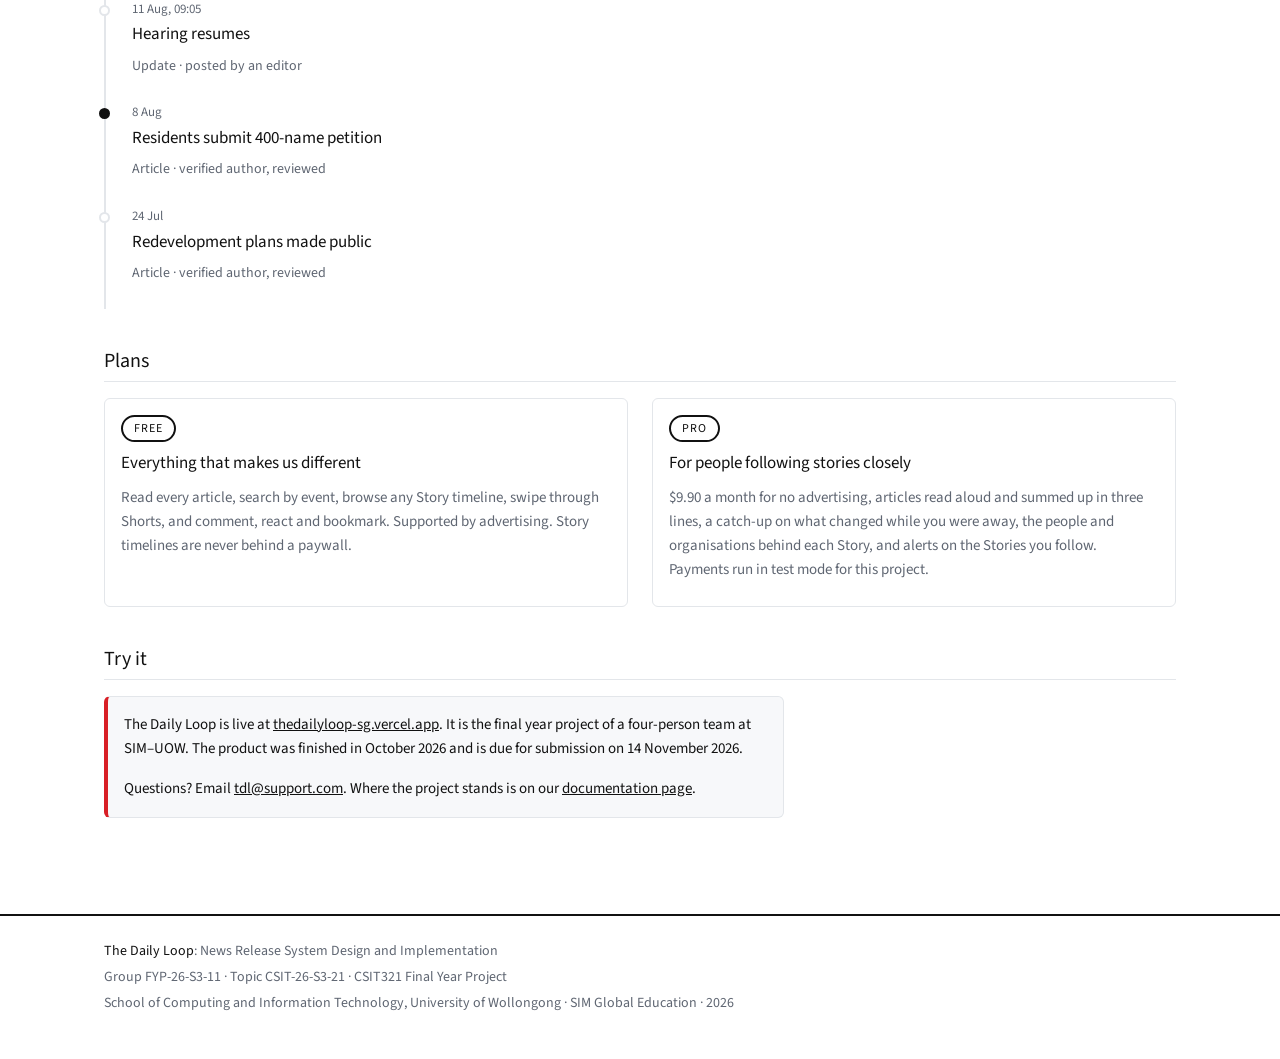
==== commit 28d1f3f9: "Final-state update: live product link, current statuses, promo video slot - Home: Visit The Daily Lo" ====
--- a/index.html
+++ b/index.html
@@ -6,7 +6,7 @@
 <title>The Daily Loop: news from people, checked before it's published</title>
 <meta name="description" content="The Daily Loop is a news platform where verified public journalists publish under editorial review, and coverage of a developing event is grouped into a single searchable timeline.">
 <link rel="icon" href="data:image/svg+xml,%3Csvg xmlns=%27http://www.w3.org/2000/svg%27 viewBox=%270 0 100 100%27%3E%3Ccircle cx=%2750%27 cy=%2750%27 r=%2750%27 fill=%27%23111%27/%3E%3Cg fill=%27none%27 stroke=%27%23fff%27 stroke-width=%279%27%3E%3Ccircle cx=%2740%27 cy=%2750%27 r=%2722%27/%3E%3Ccircle cx=%2760%27 cy=%2750%27 r=%2722%27/%3E%3C/g%3E%3C/svg%3E">
-<link rel="stylesheet" href="assets/styles.css?v=8">
+<link rel="stylesheet" href="assets/styles.css?v=9">
 </head>
 <body>
 
@@ -33,12 +33,29 @@
     <h1>News from people, checked before it's published.</h1>
     <p class="lead">
       Mainstream newsrooms are trustworthy but closed. Open platforms let anyone publish
-      but nobody checks. The Daily Loop is the first that is both participatory and accountable, 
-      anyone can apply to write, every writer is verified, and every article is reviewed before it goes live.
+      but nobody checks. The Daily Loop sits between the two: anyone can apply to write, every
+      writer is verified, and every article is reviewed before it goes live.
     </p>
     <div class="actions">
-      <a class="btn" href="#demo">Request a demo</a>
-      <a class="btn ghost" href="#plans">See the plans</a>
+      <a class="btn" href="https://thedailyloop-sg.vercel.app">Visit The Daily Loop</a>
+      <a class="btn ghost" href="#video">Watch the video</a>
+    </div>
+  </section>
+
+  <section id="video">
+    <h2>See it in action</h2>
+    <!-- Promo video slot. When the video is ready, replace the placeholder div inside .video with
+         either a YouTube embed:
+           <iframe src="https://www.youtube-nocookie.com/embed/VIDEO_ID" title="The Daily Loop promo video"
+                   allow="encrypted-media; picture-in-picture" allowfullscreen></iframe>
+         or a file in assets/ (GitHub rejects files over 100 MB):
+           <video controls preload="metadata" src="assets/promo.mp4"></video>
+         Keep the .video wrapper: it holds the 16:9 frame. -->
+    <div class="video">
+      <div class="video-slot">
+        <svg width="48" height="48" viewBox="0 0 48 48" aria-hidden="true"><circle cx="24" cy="24" r="22" fill="none" stroke="currentColor" stroke-width="2"/><path d="M20 16 L33 24 L20 32 Z" fill="currentColor"/></svg>
+        <p><strong>Promo video coming soon.</strong> A short look at The Daily Loop will play here.</p>
+      </div>
     </div>
   </section>
 
@@ -64,15 +81,15 @@
       <article class="card">
         <span class="tag">Verified authors</span>
         <h3>Open to the public, still checked</h3>
-        <p>Writers apply, prove who they are, and are approved by an editor. Every article they
-           submit is reviewed before publication, with credibility signals gathered for the editor
-           to weigh. The decision is always a person's.</p>
+        <p>Writers apply with proof of identity and a writing sample, and our IT Administrator
+           approves them. An Editor reviews every article before publication, helped by a
+           credibility score out of 100 with the reasons behind it. The decision is always a person's.</p>
       </article>
       <article class="card">
         <span class="tag">Transparency</span>
         <h3>We show our working</h3>
-        <p>Each story states whether it was organised automatically or checked by an editor.
-           Perspective is declared, not hidden.</p>
+        <p>Each story states whether it was organised automatically or checked by an editor,
+           and key events are marked on the timeline so you can skip to what changed.</p>
       </article>
     </div>
   </section>
@@ -115,27 +132,28 @@
       <article class="card">
         <span class="tag">Free</span>
         <h3>Everything that makes us different</h3>
-        <p>Read every article, search by event, follow any story timeline, comment and react.
-           Supported by advertising. The timeline is never behind a paywall.</p>
+        <p>Read every article, search by event, browse any Story timeline, swipe through Shorts,
+           and comment, react and bookmark. Supported by advertising. Story timelines are never
+           behind a paywall.</p>
       </article>
       <article class="card">
         <span class="tag">Pro</span>
         <h3>For people following stories closely</h3>
-        <p>No advertising, plus a catch-up summary of what changed while you were away, the people
-           and organisations behind each story, audio playback and alerts on the stories you follow.</p>
+        <p>$9.90 a month for no advertising, articles read aloud and summed up in three lines, a
+           catch-up on what changed while you were away, the people and organisations behind each
+           Story, and alerts on the Stories you follow. Payments run in test mode for this project.</p>
       </article>
     </div>
   </section>
 
-  <section id="demo">
-    <h2>Interested?</h2>
+  <section id="try">
+    <h2>Try it</h2>
     <div class="notice">
-      <p><strong>The Daily Loop is in development.</strong> It is the final year project of a
-         four-person team at SIM–UOW, with a working prototype due in September 2026 and the
-         finished product in November 2026.</p>
-      <p>If you would like a demonstration, or to be told when it launches, contact the project
-         group through our supervisor at the School of Computing and Information Technology.
-         Progress is tracked on our <a href="documentation.html">documentation page</a>.</p>
+      <p><strong>The Daily Loop is live at <a href="https://thedailyloop-sg.vercel.app">thedailyloop-sg.vercel.app</a>.</strong>
+         It is the final year project of a four-person team at SIM–UOW. The product was finished
+         in October 2026 and is due for submission on 14 November 2026.</p>
+      <p>Questions? Email <a href="mailto:tdl@support.com">tdl@support.com</a>. Where the project
+         stands is on our <a href="documentation.html">documentation page</a>.</p>
     </div>
   </section>
 
--- a/assets/styles.css
+++ b/assets/styles.css
@@ -256,6 +256,31 @@
 }
 td p { margin: 0; }
 .nw { white-space: nowrap; }
+
+/* ---------- video ---------- */
+.video {
+  aspect-ratio: 16 / 9;
+  max-width: var(--measure);
+  border: 1px solid var(--line);
+  border-radius: var(--r);
+  background: var(--panel);
+  overflow: hidden;
+}
+.video iframe, .video video { display: block; width: 100%; height: 100%; border: 0; }
+.video-slot {
+  display: flex;
+  flex-direction: column;
+  align-items: center;
+  justify-content: center;
+  gap: var(--s2);
+  height: 100%;
+  padding: var(--s4);
+  text-align: center;
+  color: var(--grey);
+  font-size: 15px;
+}
+.video-slot p { margin: 0; }
+.video-slot strong { color: var(--ink); }
 
 /* ---------- notice ---------- */
 .notice {
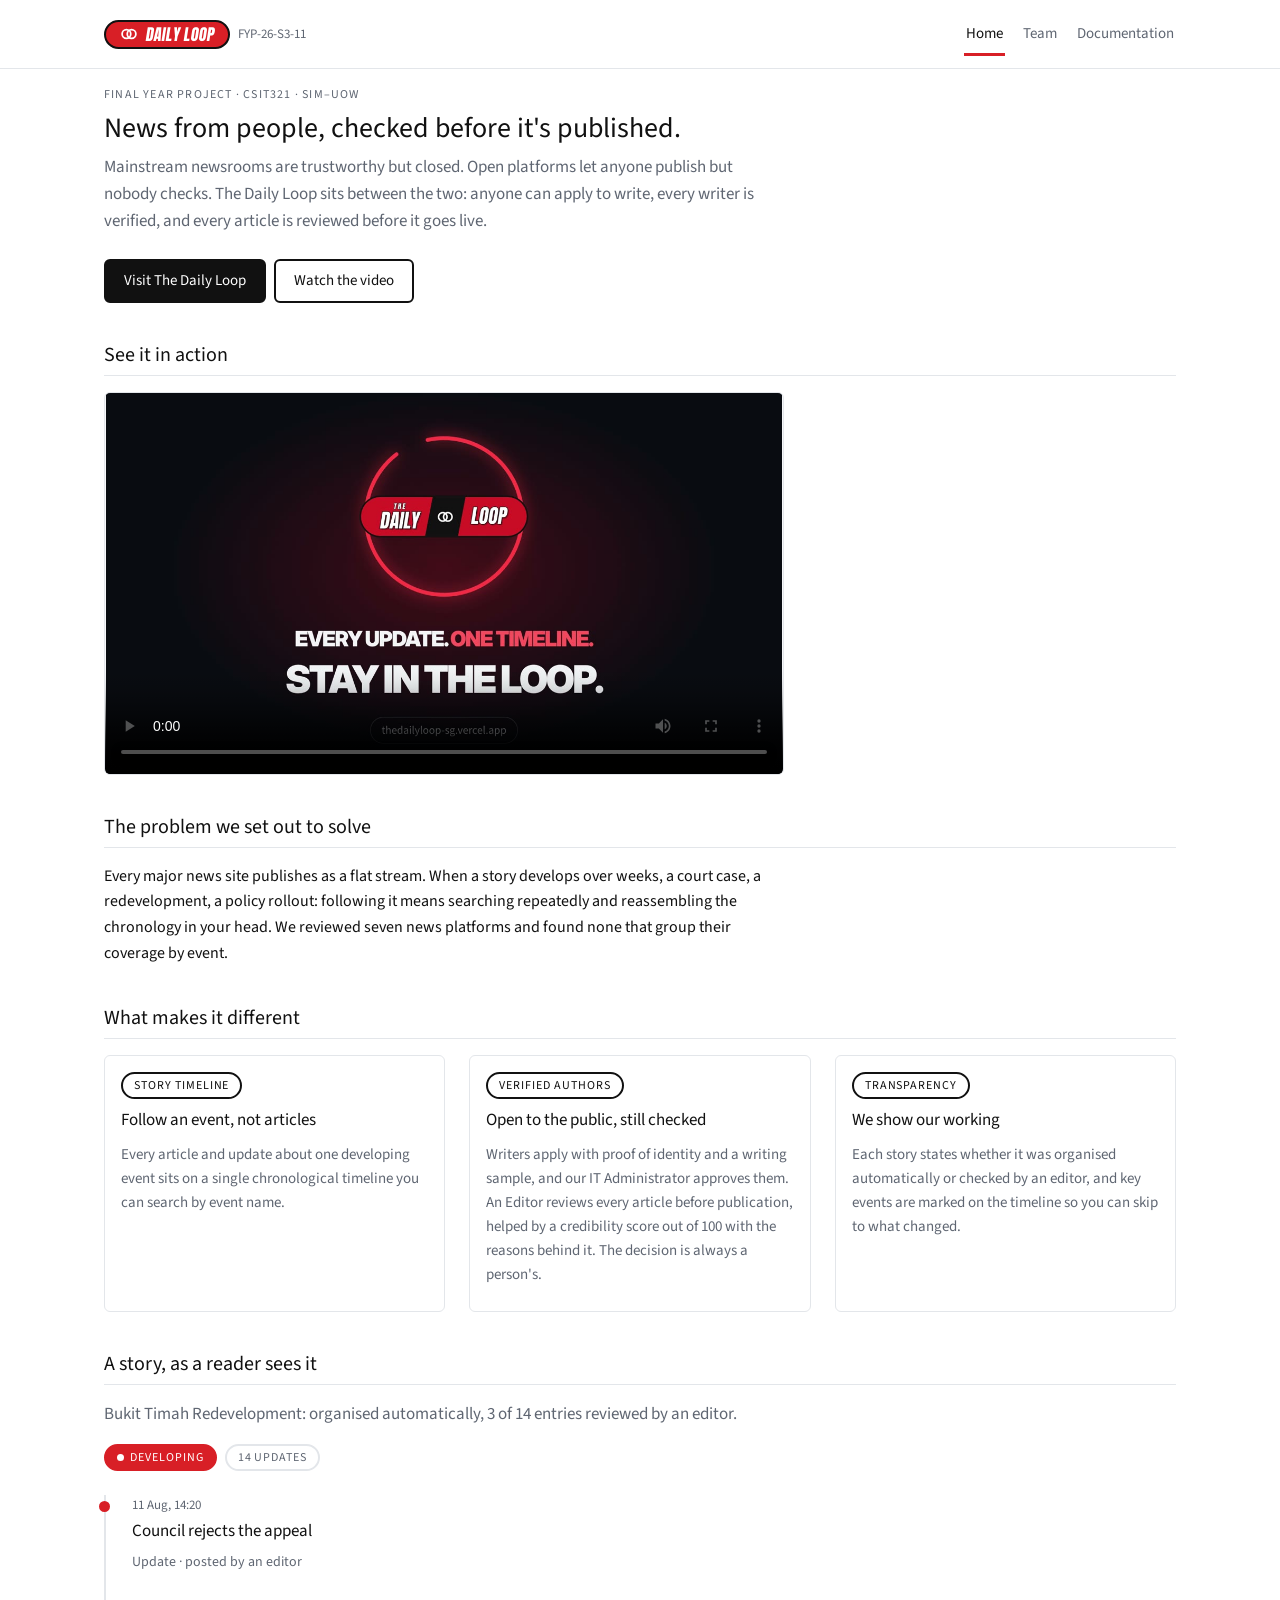
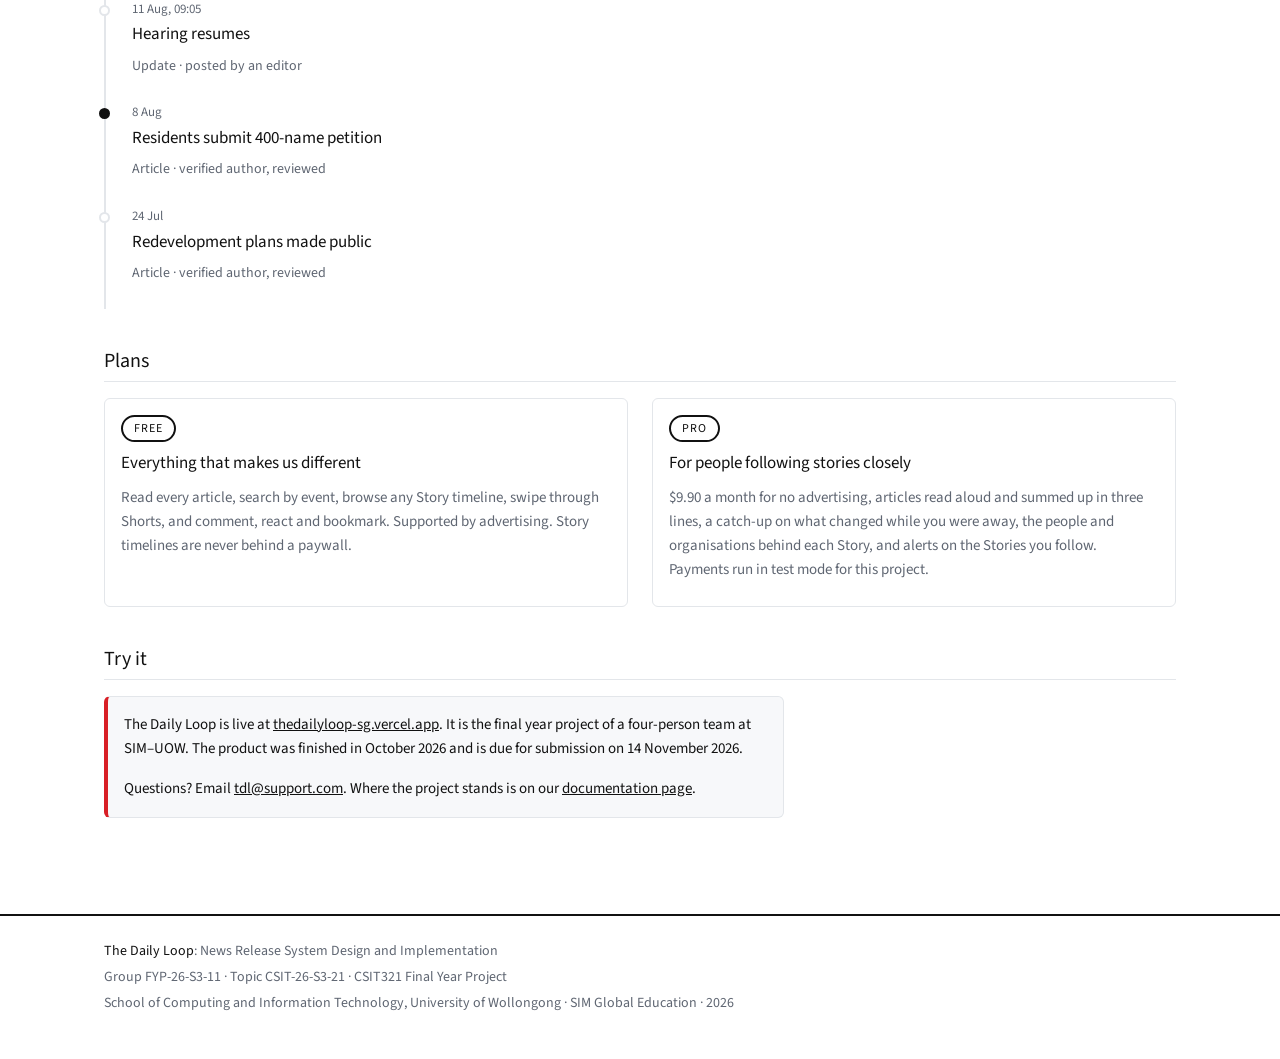
==== commit e8cb985c: "Add the promo video and finalise the site - Home: the "See it in action" slot now plays the one-minu" ====
--- a/index.html
+++ b/index.html
@@ -6,7 +6,7 @@
 <title>The Daily Loop: news from people, checked before it's published</title>
 <meta name="description" content="The Daily Loop is a news platform where verified public journalists publish under editorial review, and coverage of a developing event is grouped into a single searchable timeline.">
 <link rel="icon" href="data:image/svg+xml,%3Csvg xmlns=%27http://www.w3.org/2000/svg%27 viewBox=%270 0 100 100%27%3E%3Ccircle cx=%2750%27 cy=%2750%27 r=%2750%27 fill=%27%23111%27/%3E%3Cg fill=%27none%27 stroke=%27%23fff%27 stroke-width=%279%27%3E%3Ccircle cx=%2740%27 cy=%2750%27 r=%2722%27/%3E%3Ccircle cx=%2760%27 cy=%2750%27 r=%2722%27/%3E%3C/g%3E%3C/svg%3E">
-<link rel="stylesheet" href="assets/styles.css?v=9">
+<link rel="stylesheet" href="assets/styles.css?v=10">
 </head>
 <body>
 
@@ -44,18 +44,13 @@
 
   <section id="video">
     <h2>See it in action</h2>
-    <!-- Promo video slot. When the video is ready, replace the placeholder div inside .video with
-         either a YouTube embed:
-           <iframe src="https://www.youtube-nocookie.com/embed/VIDEO_ID" title="The Daily Loop promo video"
-                   allow="encrypted-media; picture-in-picture" allowfullscreen></iframe>
-         or a file in assets/ (GitHub rejects files over 100 MB):
-           <video controls preload="metadata" src="assets/promo.mp4"></video>
-         Keep the .video wrapper: it holds the 16:9 frame. -->
     <div class="video">
-      <div class="video-slot">
-        <svg width="48" height="48" viewBox="0 0 48 48" aria-hidden="true"><circle cx="24" cy="24" r="22" fill="none" stroke="currentColor" stroke-width="2"/><path d="M20 16 L33 24 L20 32 Z" fill="currentColor"/></svg>
-        <p><strong>Promo video coming soon.</strong> A short look at The Daily Loop will play here.</p>
-      </div>
+      <video controls playsinline preload="metadata" poster="assets/promo-poster.jpg"
+             aria-label="The Daily Loop promo video, one minute, with captions">
+        <source src="assets/promo.mp4" type="video/mp4">
+        <track kind="captions" srclang="en" label="English" src="assets/promo.vtt">
+        <a href="assets/promo.mp4">Download the promo video (MP4, 9.8 MB)</a>
+      </video>
     </div>
   </section>
 
--- a/assets/styles.css
+++ b/assets/styles.css
@@ -266,21 +266,7 @@
   background: var(--panel);
   overflow: hidden;
 }
-.video iframe, .video video { display: block; width: 100%; height: 100%; border: 0; }
-.video-slot {
-  display: flex;
-  flex-direction: column;
-  align-items: center;
-  justify-content: center;
-  gap: var(--s2);
-  height: 100%;
-  padding: var(--s4);
-  text-align: center;
-  color: var(--grey);
-  font-size: 15px;
-}
-.video-slot p { margin: 0; }
-.video-slot strong { color: var(--ink); }
+.video video { display: block; width: 100%; height: 100%; }
 
 /* ---------- notice ---------- */
 .notice {
